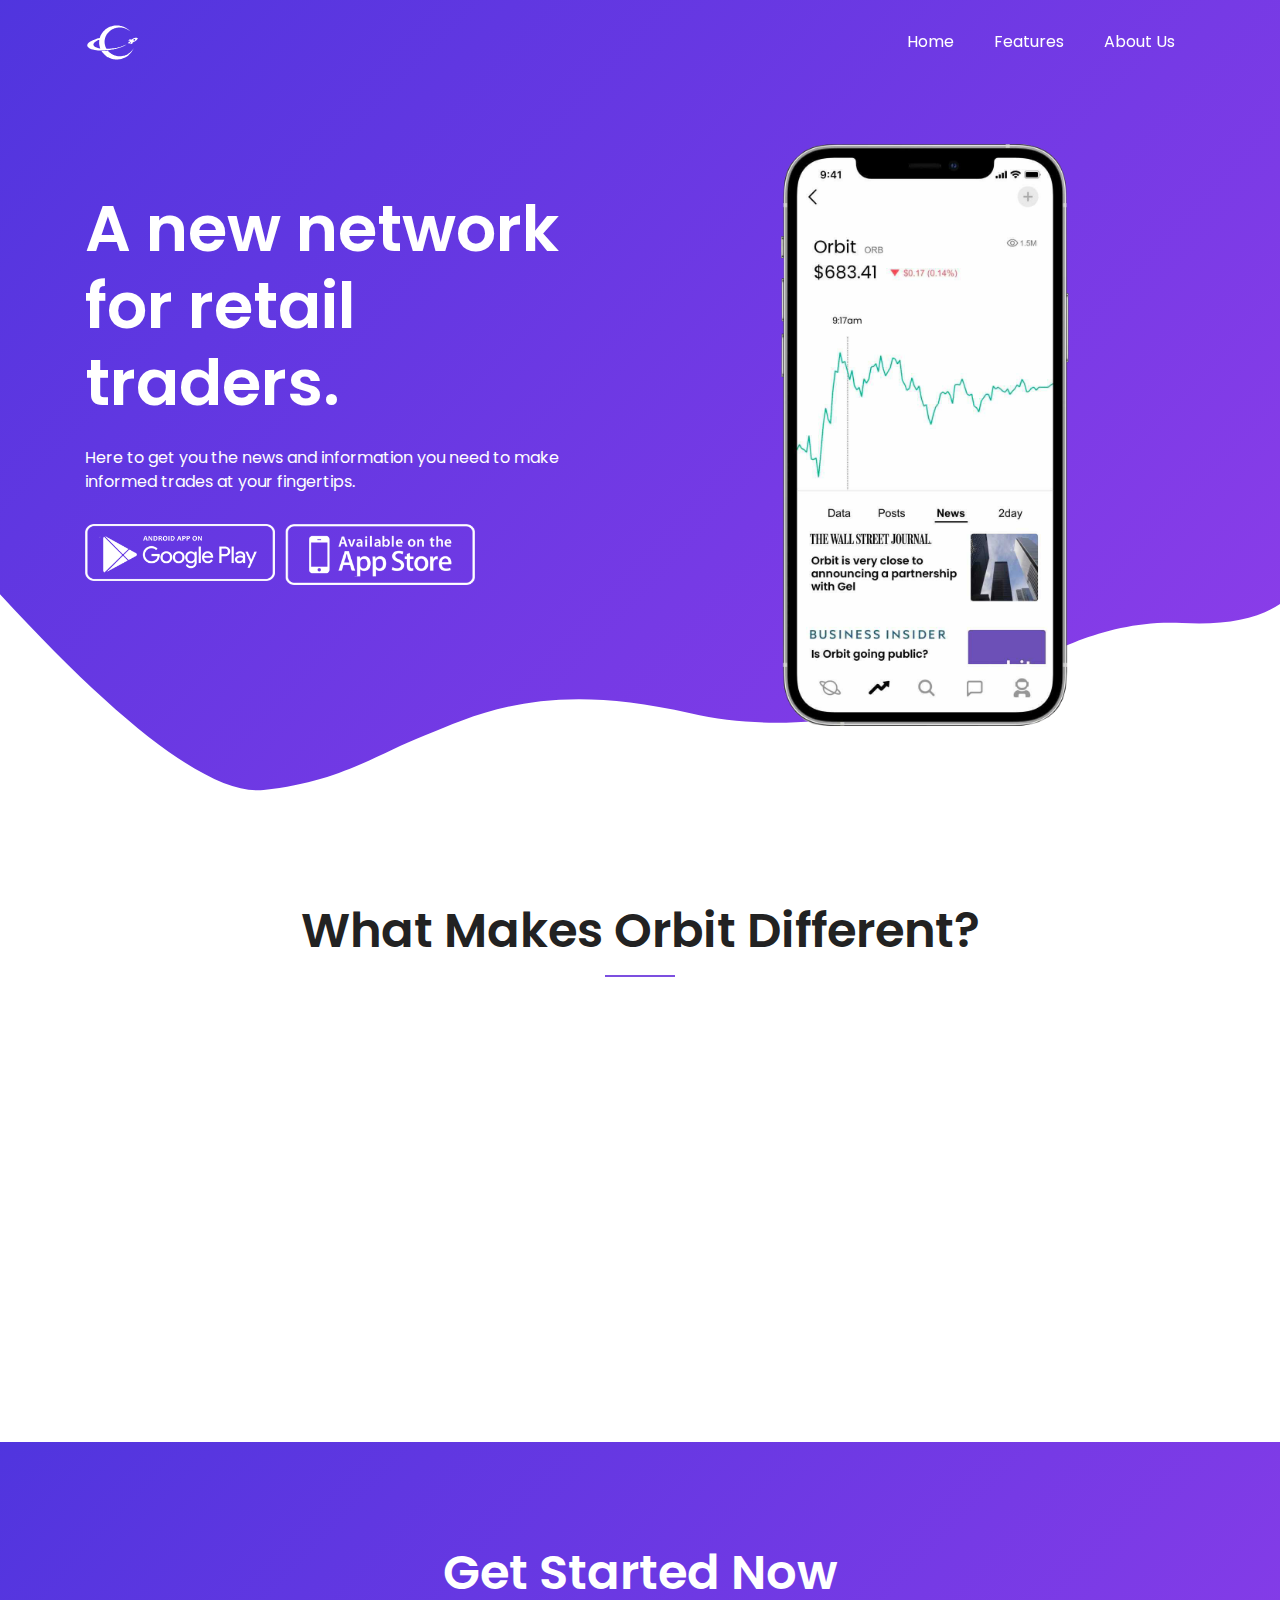
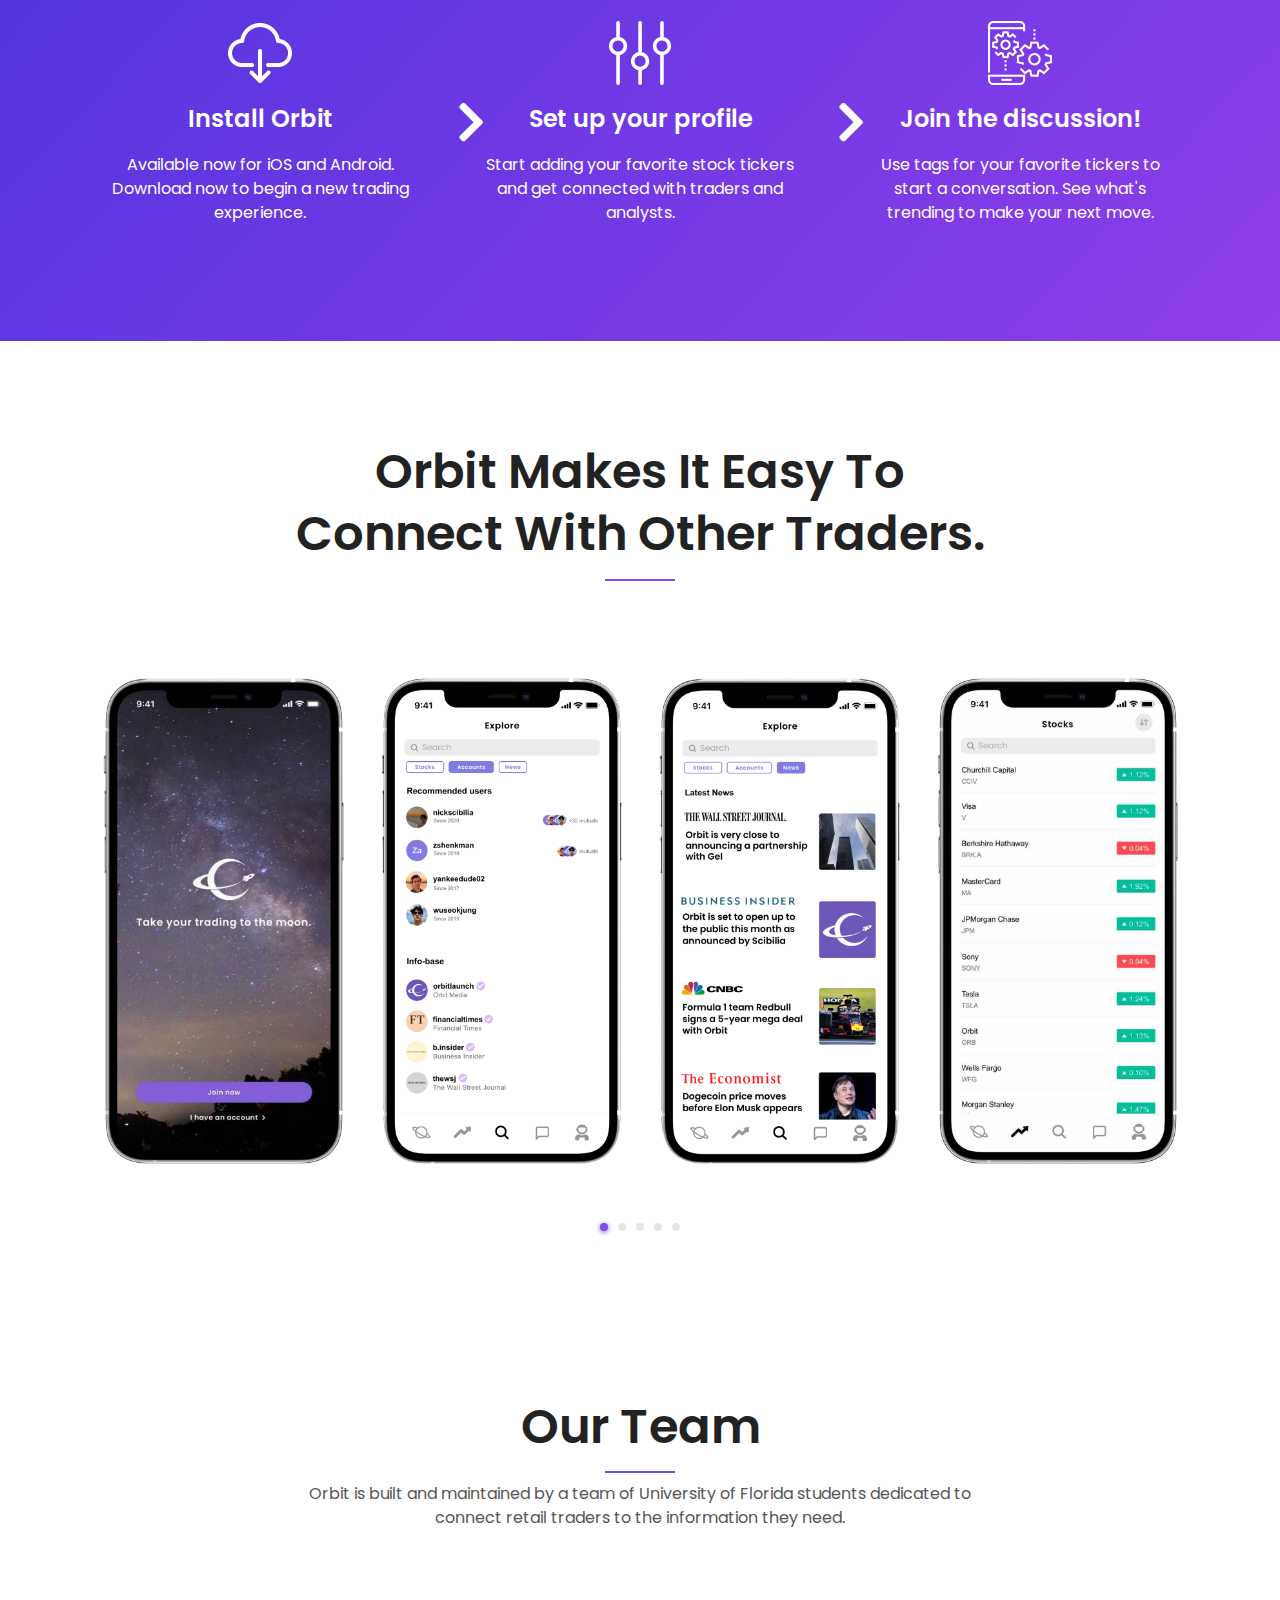
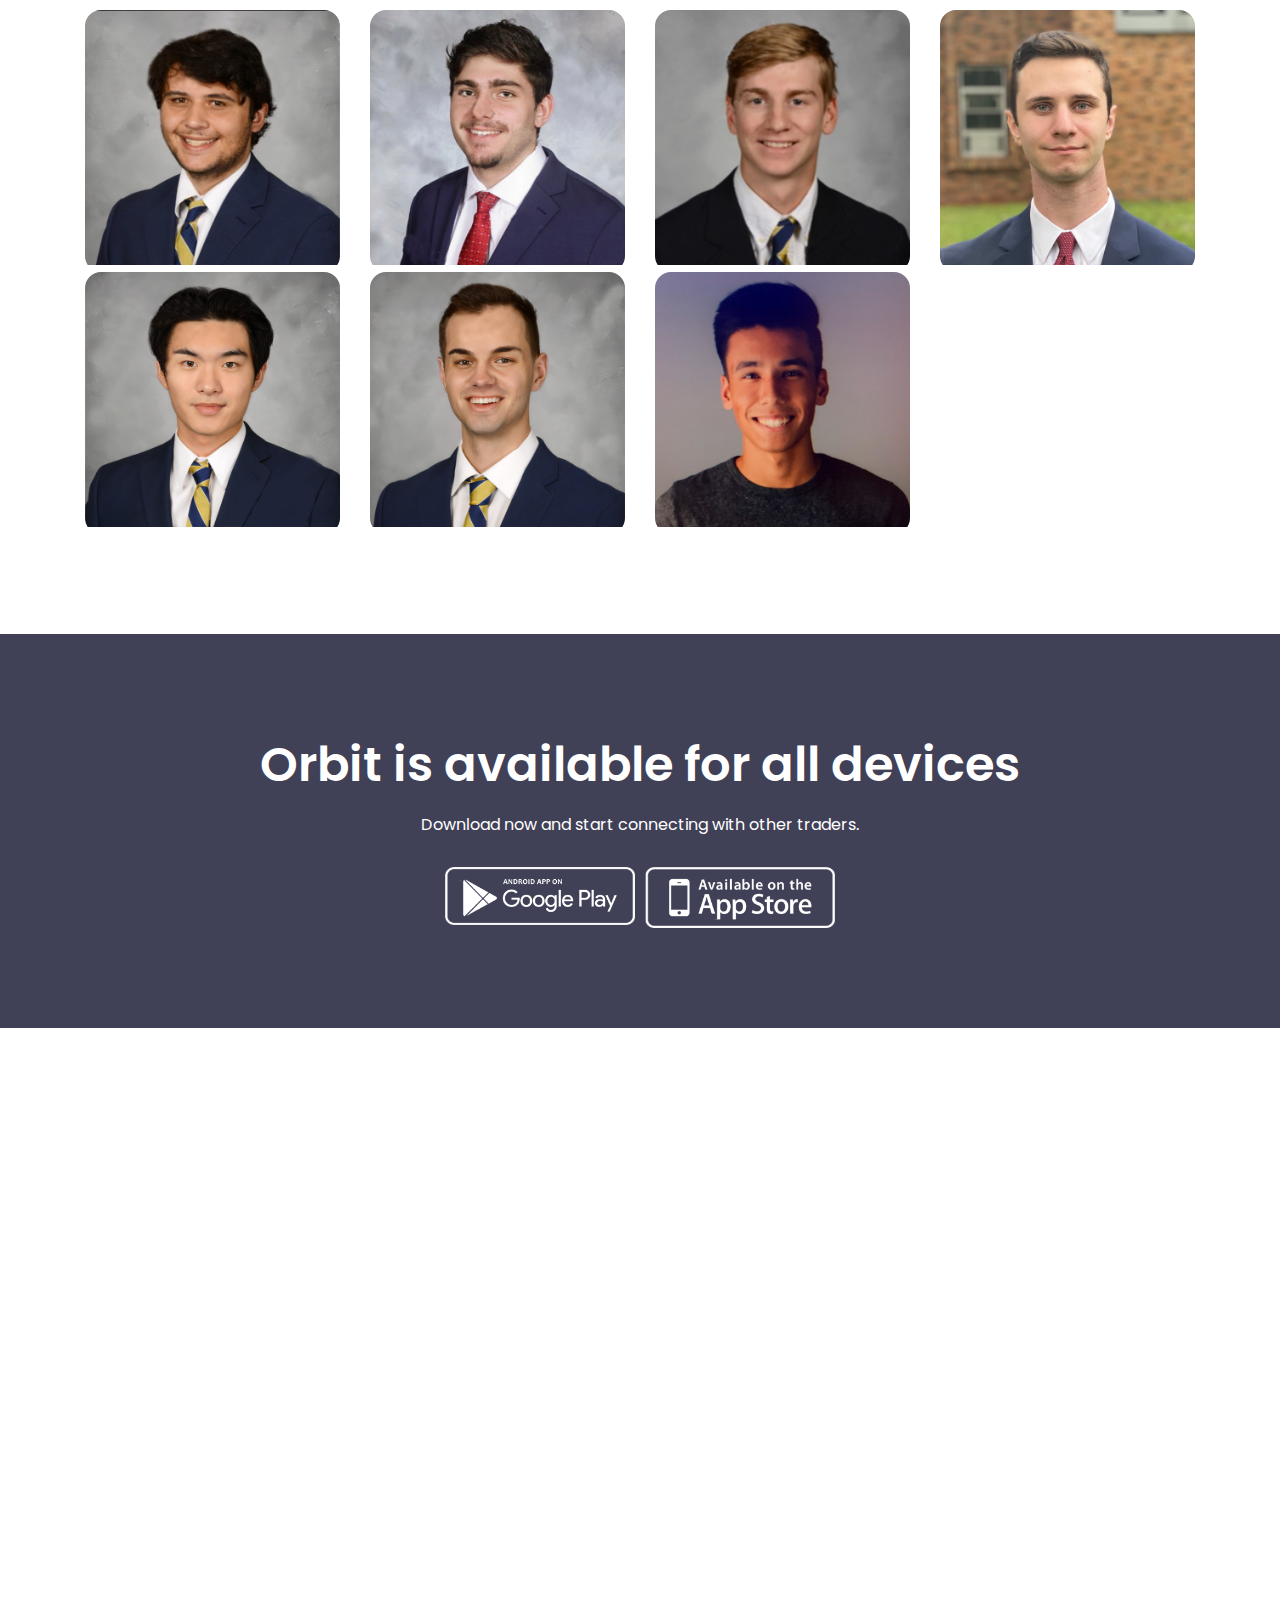
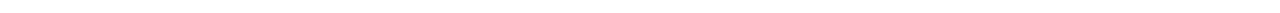
==== index.html @ a35f16a3 "PNG to SVG" ====
<!doctype html>
<html class="no-js" lang="en">

<head>
    <meta charset="UTF-8">
    <meta name="description" content="">
    <meta http-equiv="X-UA-Compatible" content="IE=edge">
    <meta name="viewport" content="width=device-width, initial-scale=1, shrink-to-fit=no">
    <!-- The above 4 meta tags *must* come first in the head; any other head content must come *after* these tags -->

    <!-- Title  -->
    <title>About Us | Orbit</title>

    <!-- Favicon  -->
    <link rel="icon" href="assets/img/favicon.png">

    <!-- ***** All CSS Files ***** -->

    <!-- Style css -->
    <link rel="stylesheet" href="assets/css/style.css">

</head>

<body>
    <!--====== Scroll To Top Area Start ======-->
    <div id="scrollUp" title="Scroll To Top">
        <i class="fas fa-arrow-up"></i>
    </div>
    <!--====== Scroll To Top Area End ======-->

    <div class="main">
        <!-- ***** Header Start ***** -->
        <header class="navbar navbar-sticky navbar-expand-lg navbar-dark">
            <div class="container position-relative">
                <a class="navbar-brand" href="index.html">
                    <img class="navbar-brand-regular" src="assets/img/logo/logoalone.svg" alt="brand-logo" width="55">
                    <img class="navbar-brand-sticky" src="assets/img/logo/logo.svg" alt="sticky brand-logo" width="55">
                </a>
                <button class="navbar-toggler d-lg-none" type="button" data-toggle="navbarToggler" aria-label="Toggle navigation">
                    <span class="navbar-toggler-icon"></span>
                </button>

                <div class="navbar-inner">
                    <!--  Mobile Menu Toggler -->
                    <button class="navbar-toggler d-lg-none" type="button" data-toggle="navbarToggler" aria-label="Toggle navigation">
                        <span class="navbar-toggler-icon"></span>
                    </button>
                    <nav>
                        <ul class="navbar-nav" id="navbar-nav">
                            <li class="nav-item">
                                <a class="nav-link scroll" href="#home">Home</a>
                            </li>


                            <li class="nav-item">
                                <a class="nav-link scroll" href="#features">Features</a>
                            </li>

                            <li class="nav-item">
                                <a class="nav-link scroll" href="#team">About Us</a>
                            </li>
                        </ul>
                    </nav>
                </div>
            </div>
        </header>
        <!-- ***** Header End ***** -->

        <!-- ***** Welcome Area Start ***** -->
        <section id="home" class="section welcome-area bg-overlay overflow-hidden d-flex align-items-center">
            <div class="container">
                <div class="row align-items-center">
                    <!-- Welcome Intro Start -->
                    <div class="col-12 col-md-7 col-lg-6">
                        <div class="welcome-intro">
                            <h1 class="text-white">A new network for retail traders.</h1>
                            <p class="text-white my-4">Here to get you the news and information you need to make informed trades at your fingertips.</p>
                            <!-- Store Buttons -->
                            <div class="button-group store-buttons d-flex">
                                <a href="#">
                                    <img src="assets/img/icon/google-play.png" alt="">
                                </a>
                                <a href="#">
                                    <img src="assets/img/icon/app-store.png" alt="">
                                </a>
                            </div>
                            <span class="d-inline-block text-white fw-3 font-italic mt-3"></span>
                        </div>
                    </div>
                    <div class="col-12 col-md-5 col-lg-6">
                        <!-- Welcome Thumb -->
                        <div class="welcome-thumb mx-auto" data-aos="fade-left" data-aos-delay="500" data-aos-duration="1000">
                            <img src="assets/img/welcome/welcome-mockup.png" alt="">
                        </div>
                    </div>
                </div>
            </div>
            <!-- Shape Bottom -->
            <div class="shape-bottom">
                <svg viewBox="0 0 1920 310" version="1.1" xmlns="http://www.w3.org/2000/svg" xmlns:xlink="http://www.w3.org/1999/xlink" class="svg replaced-svg">
                    <title>sApp Shape</title>
                    <desc>Created with Sketch</desc>
                    <defs></defs>
                    <g id="sApp-Landing-Page" stroke="none" stroke-width="1" fill="none" fill-rule="evenodd">
                        <g id="sApp-v1.0" transform="translate(0.000000, -554.000000)" fill="#FFFFFF">
                            <path d="M-3,551 C186.257589,757.321118 319.044414,856.322454 395.360475,848.004007 C509.834566,835.526337 561.525143,796.329212 637.731734,765.961549 C713.938325,735.593886 816.980646,681.910577 1035.72208,733.065469 C1254.46351,784.220361 1511.54925,678.92359 1539.40808,662.398665 C1567.2669,645.87374 1660.9143,591.478574 1773.19378,597.641868 C1848.04677,601.75073 1901.75645,588.357675 1934.32284,557.462704 L1934.32284,863.183395 L-3,863.183395" id="sApp-v1.0"></path>
                        </g>
                    </g>
                </svg>
            </div>
        </section>
        <!-- ***** Welcome Area End ***** -->


        <!-- ***** Features Area Start ***** -->
        <section id="features" class="section features-area style-two overflow-hidden ptb_100">
            <div class="container">
                <div class="row justify-content-center">
                    <div class="col-12 col-md-10 col-lg-8">
                        <!-- Section Heading -->
                        <div class="section-heading text-center">

                            <h2>What Makes Orbit Different?</h2>

                        </div>
                    </div>
                </div>
                <div class="row">
                    <div class="col-12 col-md-6 col-lg-4 res-margin">
                        <!-- Image Box -->
                        <div class="image-box text-center icon-1 p-5 wow fadeInLeft" data-wow-delay="0.4s">
                            <!-- Featured Image -->
                            <div class="featured-img mb-3">
                                <img class="avatar-sm" src="assets/img/icon/featured-img/layers.png" alt="">
                            </div>
                            <!-- Icon Text -->
                            <div class="icon-text">
                                <h3 class="mb-2">Stay Updated</h3>
                                <p>Real time analysis from your favorite analysts and traders to help you execute on the market.</p>
                            </div>
                        </div>
                    </div>
                    <div class="col-12 col-md-6 col-lg-4 res-margin">
                        <!-- Image Box -->
                        <div class="image-box text-center icon-1 p-5 wow fadeInUp" data-wow-delay="0.2s">
                            <!-- Featured Image -->
                            <div class="featured-img mb-3">
                                <img class="avatar-sm" src="assets/img/icon/featured-img/speak.png" alt="">
                            </div>
                            <!-- Icon Text -->
                            <div class="icon-text">
                                <h3 class="mb-2">Live Chat</h3>
                                <p>Send news and information to your friends in real time. Join groups of like-minded traders to talk about your next play.</p>
                            </div>
                        </div>
                    </div>
                    <div class="col-12 col-md-6 col-lg-4">
                        <!-- Image Box -->
                        <div class="image-box text-center icon-1 p-5 wow fadeInRight" data-wow-delay="0.4s">
                            <!-- Featured Image -->
                            <div class="featured-img mb-3">
                                <img class="avatar-sm" src="assets/img/icon/featured-img/lock.png" alt="">
                            </div>
                            <!-- Icon Text -->
                            <div class="icon-text">
                                <h3 class="mb-2">Secure Data</h3>
                                <p>Your information is safe with us. We won't share or sell your data to hedge fund managers like other services.</p>
                            </div>
                        </div>
                    </div>
                </div>
            </div>
        </section>
        <!-- ***** Features Area End ***** -->




        <!-- ***** Work Area Start ***** -->
        <section class="section work-area bg-overlay overflow-hidden ptb_100">
            <div class="container">
                <div class="row justify-content-center">
                    <div class="col-12 col-md-10 col-lg-8">
                        <!-- Work Content -->
                        <div class="work-content text-center">
                            <h2 class="text-white">Get Started Now</h2>

                        </div>
                    </div>
                </div>
                <div class="row">
                    <div class="col-12 col-md-4">
                        <!-- Single Work -->
                        <div class="single-work text-center p-3">
                            <!-- Work Icon -->
                            <div class="work-icon">
                                <img class="avatar-md" src="assets/img/icon/work/download.png" alt="">
                            </div>
                            <h3 class="text-white py-3">Install Orbit</h3>
                            <p class="text-white">Available now for iOS and Android. Download now to begin a new trading experience.</p>
                        </div>
                    </div>
                    <div class="col-12 col-md-4">
                        <!-- Single Work -->
                        <div class="single-work text-center p-3">
                            <!-- Work Icon -->
                            <div class="work-icon">
                                <img class="avatar-md" src="assets/img/icon/work/settings.png" alt="">
                            </div>
                            <h3 class="text-white py-3">Set up your profile</h3>
                            <p class="text-white">Start adding your favorite stock tickers and get connected with traders and analysts.</p>
                        </div>
                    </div>
                    <div class="col-12 col-md-4">
                        <!-- Single Work -->
                        <div class="single-work text-center p-3">
                            <!-- Work Icon -->
                            <div class="work-icon">
                                <img class="avatar-md" src="assets/img/icon/work/app.png" alt="">
                            </div>
                            <h3 class="text-white py-3">Join the discussion!</h3>
                            <p class="text-white">Use tags for your favorite tickers to start a conversation. See what's trending to make your next move.</p>
                        </div>
                    </div>
                </div>
            </div>
        </section>
        <!-- ***** Work Area End ***** -->

        <!-- ***** Screenshots Area Start ***** -->
        <section id="screenshots" class="section screenshots-area ptb_100">
            <div class="container">
                <div class="row justify-content-center">
                    <div class="col-12 col-md-10 col-lg-8">
                        <!-- Section Heading -->
                        <div class="section-heading text-center">

                            <h2 class="text-capitalize">Orbit makes it easy to connect with other traders.</h2>

                        </div>
                    </div>
                </div>
                <div class="row">
                    <div class="col-12">
                        <!-- App Screenshot Slider Area -->
                        <div class="app-screenshots">
                            <!-- Single Screenshot Item -->
                            <div class="single-screenshot">
                                <img src="assets/img/screenshots/1.png" alt="">
                            </div>
                            <!-- Single Screenshot Item -->
                            <div class="single-screenshot">
                                <img src="assets/img/screenshots/2.png" alt="">
                            </div>
                            <!-- Single Screenshot Item -->
                            <div class="single-screenshot">
                                <img src="assets/img/screenshots/3.png" alt="">
                            </div>
                            <!-- Single Screenshot Item -->
                            <div class="single-screenshot">
                                <img src="assets/img/screenshots/4.png" alt="">
                            </div>
                            <!-- Single Screenshot Item -->
                            <div class="single-screenshot">
                                <img src="assets/img/screenshots/5.png" alt="">
                            </div>
                        </div>
                    </div>
                </div>
            </div>
        </section>
        <!-- ***** Screenshots Area End ***** -->


        <!-- ***** Team Area Start ***** -->
        <section id="team" section class="section team-area team-style-two overflow-hidden ptb_100">
            <div class="container">
                <div class="row justify-content-center">
                    <div class="col-12 col-md-10 col-lg-8">
                        <!-- Section Heading -->
                        <div class="section-heading text-center">
                            <h2 class="text-capitalize">Our Team</h2>
                            <p class="d-none d-sm-block mt-4">Orbit is built and maintained by a team of University of Florida students dedicated to connect retail traders to the information they need.</p>
                        </div>
                    </div>
                </div>
                <div class="row">
                    <div class="col-12 col-sm-6 col-md-4 col-lg-3">
                        <!-- Single Team -->
                        <div class="single-team text-center overflow-hidden m-2 m-lg-0">
                            <!-- Team Thumb -->
                            <div class="team-thumb d-inline-block position-relative overflow-hidden">
                                <img src="assets/img/avatar/avatar-1.png" alt="">
                                <!-- Team Overlay -->
                                <div class="team-overlay">
                                    <h4 class="team-name text-white">Nick Scibilia</h4>
                                    <h6 class="team-post text-white mt-2 mb-3">Founder &amp; CEO</h6>
                                    <!-- Team Icons -->
                                    <div class="team-icons">
                                        <a class="p-2" href="#"><i class="fab fa-facebook-f"></i></a>
                                        <a class="p-2" href="#"><i class="fab fa-twitter"></i></a>
                                        <a class="p-2" href="#"><i class="fab fa-google-plus-g"></i></a>
                                        <a class="p-2" href="#"><i class="fab fa-linkedin-in"></i></a>
                                    </div>
                                </div>
                            </div>
                        </div>
                    </div>
                    <div class="col-12 col-sm-6 col-md-4 col-lg-3">
                        <!-- Single Team -->
                        <div class="single-team text-center overflow-hidden m-2 m-lg-0">
                            <!-- Team Thumb -->
                            <div class="team-thumb d-inline-block position-relative overflow-hidden">
                                <img src="assets/img/avatar/avatar-2.png" alt="">
                                <!-- Team Overlay -->
                                <div class="team-overlay">
                                    <h4 class="team-name text-white">Gary Rettig</h4>
                                    <h6 class="team-post text-white mt-2 mb-3">Chief Financial Officer</h6>
                                    <!-- Team Icons -->
                                    <div class="team-icons">
                                        <a class="p-2" href="#"><i class="fab fa-facebook-f"></i></a>
                                        <a class="p-2" href="#"><i class="fab fa-twitter"></i></a>
                                        <a class="p-2" href="#"><i class="fab fa-google-plus-g"></i></a>
                                        <a class="p-2" href="#"><i class="fab fa-linkedin-in"></i></a>
                                    </div>
                                </div>
                            </div>
                        </div>
                    </div>
                    <div class="col-12 col-sm-6 col-md-4 col-lg-3">
                        <!-- Single Team -->
                        <div class="single-team text-center overflow-hidden m-2 m-lg-0">
                            <!-- Team Thumb -->
                            <div class="team-thumb d-inline-block position-relative overflow-hidden">
                                <img src="assets/img/avatar/avatar-3.png" alt="">
                                <!-- Team Overlay -->
                                <div class="team-overlay">
                                    <h4 class="team-name text-white">Jake Stayer</h4>
                                    <h6 class="team-post text-white mt-2 mb-3">Chief Operating Officer</h6>
                                    <!-- Team Icons -->
                                    <div class="team-icons">
                                        <a class="p-2" href="#"><i class="fab fa-facebook-f"></i></a>
                                        <a class="p-2" href="#"><i class="fab fa-twitter"></i></a>
                                        <a class="p-2" href="#"><i class="fab fa-google-plus-g"></i></a>
                                        <a class="p-2" href="#"><i class="fab fa-linkedin-in"></i></a>
                                    </div>
                                </div>
                            </div>
                        </div>
                    </div>
                    <div class="col-12 col-sm-6 col-md-4 col-lg-3">
                        <!-- Single Team -->
                        <div class="single-team text-center overflow-hidden m-2 m-lg-0">
                            <!-- Team Thumb -->
                            <div class="team-thumb d-inline-block position-relative overflow-hidden">
                                <img src="assets/img/avatar/avatar-5.png" alt="">
                                <!-- Team Overlay -->
                                <div class="team-overlay">
                                    <h4 class="team-name text-white">Zach Shenkman</h4>
                                    <h6 class="team-post text-white mt-2 mb-3">Head of Development</h6>
                                    <!-- Team Icons -->
                                    <div class="team-icons">
                                        <a class="p-2" href="#"><i class="fab fa-facebook-f"></i></a>
                                        <a class="p-2" href="#"><i class="fab fa-twitter"></i></a>
                                        <a class="p-2" href="#"><i class="fab fa-google-plus-g"></i></a>
                                        <a class="p-2" href="#"><i class="fab fa-linkedin-in"></i></a>
                                    </div>
                                </div>
                            </div>
                        </div>
                    </div>





                    <div class="col-12 col-sm-6 col-md-4 col-lg-3">
                        <!-- Single Team -->
                        <div class="single-team text-center overflow-hidden m-2 m-lg-0">
                            <!-- Team Thumb -->
                            <div class="team-thumb d-inline-block position-relative overflow-hidden">
                                <img src="assets/img/avatar/avatar-6.png" alt="">
                                <!-- Team Overlay -->
                                <div class="team-overlay">
                                    <h4 class="team-name text-white">Wuseok Jung</h4>
                                    <h6 class="team-post text-white mt-2 mb-3">Head of User Experience</h6>
                                    <!-- Team Icons -->
                                    <div class="team-icons">
                                        <a class="p-2" href="#"><i class="fab fa-facebook-f"></i></a>
                                        <a class="p-2" href="#"><i class="fab fa-twitter"></i></a>
                                        <a class="p-2" href="#"><i class="fab fa-google-plus-g"></i></a>
                                        <a class="p-2" href="#"><i class="fab fa-linkedin-in"></i></a>
                                    </div>
                                </div>
                            </div>
                        </div>
                    </div>
                    <div class="col-12 col-sm-6 col-md-4 col-lg-3">
                        <!-- Single Team -->
                        <div class="single-team text-center overflow-hidden m-2 m-lg-0">
                            <!-- Team Thumb -->
                            <div class="team-thumb d-inline-block position-relative overflow-hidden">
                                <img src="assets/img/avatar/avatar-4.png" alt="">
                                <!-- Team Overlay -->
                                <div class="team-overlay">
                                    <h4 class="team-name text-white">Brandon Fallin</h4>
                                    <h6 class="team-post text-white mt-2 mb-3">Chief Marketing Officer</h6>
                                    <!-- Team Icons -->
                                    <div class="team-icons">
                                        <a class="p-2" href="#"><i class="fab fa-facebook-f"></i></a>
                                        <a class="p-2" href="#"><i class="fab fa-twitter"></i></a>
                                        <a class="p-2" href="#"><i class="fab fa-google-plus-g"></i></a>
                                        <a class="p-2" href="#"><i class="fab fa-linkedin-in"></i></a>
                                    </div>
                                </div>
                            </div>
                        </div>
                    </div>
                    <div class="col-12 col-sm-6 col-md-4 col-lg-3">
                        <!-- Single Team -->
                        <div class="single-team text-center overflow-hidden m-2 m-lg-0">
                            <!-- Team Thumb -->
                            <div class="team-thumb d-inline-block position-relative overflow-hidden">
                                <img src="assets/img/avatar/avatar-7.jpeg" alt="">
                                <!-- Team Overlay -->
                                <div class="team-overlay">
                                    <h4 class="team-name text-white">Wesley Petry</h4>
                                    <h6 class="team-post text-white mt-2 mb-3">Backend Developer</h6>
                                    <!-- Team Icons -->
                                    <div class="team-icons">
                                        <a class="p-2" href="#"><i class="fab fa-facebook-f"></i></a>
                                        <a class="p-2" href="#"><i class="fab fa-twitter"></i></a>
                                        <a class="p-2" href="#"><i class="fab fa-google-plus-g"></i></a>
                                        <a class="p-2" href="#"><i class="fab fa-linkedin-in"></i></a>
                                    </div>
                                </div>
                            </div>
                        </div>
                    </div>
                </div>
            </div>


        </section>

        <!-- ***** Team Area End ***** -->




        <!-- ***** Download Area Start ***** -->
        <section class="section download-area overlay-dark ptb_100">
            <div class="container">
                <div class="row justify-content-center">
                    <div class="col-12 col-md-10 col-lg-9">
                        <!-- Download Text -->
                        <div class="download-text text-center">
                            <h2 class="text-white">Orbit is available for all devices</h2>
                            <p class="text-white my-3 d-none d-sm-block">Download now and start connecting with other traders.</p>

                            <!-- Store Buttons -->
                            <div class="button-group store-buttons d-flex justify-content-center">
                                <a href="#">
                                    <img src="assets/img/icon/google-play.png" alt="">
                                </a>
                                <a href="#">
                                    <img src="assets/img/icon/app-store.png" alt="">
                                </a>
                            </div>

                        </div>
                    </div>
                </div>
            </div>
        </section>
        <!-- ***** Download Area End ***** -->



        <!--====== Height Emulator Area Start ======-->
        <div class="height-emulator d-none d-lg-block"></div>
        <!--====== Height Emulator Area End ======-->

        <!--====== Footer Area Start ======-->
        <footer class="footer-area footer-fixed">
            <!-- Footer Top -->
            <div class="footer-top ptb_100">
                <div class="container">
                    <div class="row">
                        <div class="col-12 col-sm-6 col-lg-3">
                            <!-- Footer Items -->
                            <div class="footer-items">
                                <!-- Logo -->
                                <a class="navbar-brand" href="#">
                                    <img class="logo" src="assets/img/logo/footer.svg" alt="">
                                </a>
                                <p class="mt-2 mb-3"></p>
                                <!-- Social Icons -->
                                <div class="social-icons d-flex">
                                    <a class="facebook" href="#">
                                        <i class="fab fa-facebook-f"></i>
                                        <i class="fab fa-facebook-f"></i>
                                    </a>
                                    <a class="twitter" href="#">
                                        <i class="fab fa-twitter"></i>
                                        <i class="fab fa-twitter"></i>
                                    </a>
                                    <a class="google-plus" href="#">
                                        <i class="fab fa-google-plus-g"></i>
                                        <i class="fab fa-google-plus-g"></i>
                                    </a>
                                    <a class="vine" href="#">
                                        <i class="fab fa-vine"></i>
                                        <i class="fab fa-vine"></i>
                                    </a>
                                </div>
                            </div>
                        </div>
                        <div class="col-12 col-sm-6 col-lg-3">
                            <!-- Footer Items -->
                            <div class="footer-items">
                                <!-- Footer Title -->
                                <h3 class="footer-title mb-2">Useful Links</h3>
                                <ul>
                                    <li class="py-2"><a href="#home">Home</a></li>
                                    <li class="py-2"><a href="#features">Features</a></li>
                                    <li class="py-2"><a href="#team">Team</a></li>
                                </ul>
                            </div>
                        </div>

                        <div class="col-12 col-sm-6 col-lg-3">
                            <!-- Footer Items -->
                            <div class="footer-items">
                                <!-- Footer Title -->
                                <h3 class="footer-title mb-2">Download</h3>
                                <!-- Store Buttons -->
                                <div class="button-group store-buttons store-black d-flex flex-wrap">
                                    <a href="#">
                                        <img src="assets/img/icon/google-play-black.png" alt="">
                                    </a>
                                    <a href="#">
                                        <img src="assets/img/icon/app-store-black.png" alt="">
                                    </a>
                                </div>
                            </div>
                        </div>
                    </div>
                </div>
            </div>
            <!-- Footer Bottom -->
            <div class="footer-bottom">
                <div class="container">
                    <div class="row">
                        <div class="col-12">
                            <!-- Copyright Area -->
                            <div class="copyright-area d-flex flex-wrap justify-content-center justify-content-sm-between text-center py-4">
                                <!-- Copyright Left -->
                                <div class="copyright-left">&copy; Copyrights 2020 sApp All rights reserved.</div>
                                <!-- Copyright Right -->
                                <div class="copyright-right">Made with <i class="fas fa-heart"></i> By <a href="#">Theme Land</a></div>
                            </div>
                        </div>
                    </div>
                </div>
            </div>
        </footer>
        <!--====== Footer Area End ======-->
    </div>


    <!-- ***** All jQuery Plugins ***** -->

    <!-- jQuery(necessary for all JavaScript plugins) -->
    <script src="assets/js/jquery/jquery.min.js"></script>

    <!-- Bootstrap js -->
    <script src="assets/js/bootstrap/popper.min.js"></script>
    <script src="assets/js/bootstrap/bootstrap.min.js"></script>

    <!-- Plugins js -->
    <script src="assets/js/plugins/plugins.min.js"></script>

    <!-- Active js -->
    <script src="assets/js/active.js"></script>
</body>

</html>
---- assets/css/style.css ----
/* ************************************************************
:: Template Name: sApp - App Landing Page Template
:: Template URI: https://theme-land.com/sapp/
:: Template Author Name: theme_land
:: Template Author URI: hridoy1272@gmail.com
:: Version: 1.0.0
:: Created: 31 January 2020
:: Updated: 14 October 2020
************************************************************
*
*
******* :: INDEX OF CSS :: *******
:: 1.0 WEB FONTS
:: 2.0 IMPORT ALL CSS
:: 3.0 GLOBAL CSS
:: 4.0 COMMON CSS
:: 5.0 PRELOADER CSS
:: 6.0 SCROLL TO TOP AREA CSS
:: 7.0 HEADER AREA CSS
:: 8.0 WELCOME AREA CSS
    :: 8.1 WELCOME AREA HOMEPAGE-3 CSS
    :: 8.2 WELCOME AREA HOMEPAGE-4 CSS
    :: 8.3 WELCOME AREA HOMEPAGE-6 CSS
:: 9.0 COUNTER AREA CSS
:: 10.0 FEATURES AREA CSS
:: 11.0 SERVICE AREA CSS
:: 12.0 DISCOVER AREA CSS
:: 13.0 WORK AREA CSS
:: 14.0 SCREENSHOTS AREA CSS
:: 15.0 REVIEWS AREA CSS
:: 16.0 TESTIMONIAL AREA CSS
:: 17.0 PRICE PLAN AREA CSS
:: 18.0 FAQ AREA CSS
:: 19.0 TEAM AREA CSS
:: 20.0 SUBSCRIBE AREA CSS
:: 21.0 BLOG AREA CSS
:: 22.0 BREADCRUMB AREA CSS
:: 23.0 BLOG PAGE AREA CSS
:: 24.0 BLOG PAGE DETAILS AREA CSS
:: 25.0 CONTACT AREA CSS
:: 26.0 FOOTER AREA CSS
:: 27.0 ERROR AREA CSS
:: 28.0 COMING SOON AREA CSS
:: 29.0 PREVIEW AREA CSS
****************************** */
/* ******************************
:: 1.0 WEB FONTS
****************************** */
@import url("https://fonts.googleapis.com/css?family=Poppins:300,400,500,600,700&display=swap");
/* ******************************
:: 2.0 IMPORT ALL CSS
****************************** */
@import url(vendor/bootstrap.min.css);
@import url(all.min.css);
@import url(fonts/flaticon.css);
@import url(vendor/animate.min.css);
@import url(vendor/aos.css);
@import url(vendor/owl.carousel.min.css);
@import url(vendor/slick.css);
@import url(vendor/jquery.fancybox.min.css);
/* ******************************
:: 3.0 GLOBAL CSS
****************************** */
:root {
  --primary-font: 'Poppins', sans-serif;
  --h1-size: 4rem;
  --h1-weight: 600;
  --h2-size: 3rem;
  --h2-weight: 600;
  --h3-size: 1.5rem;
  --h3-weight: 600;
  --h4-size: 1.3rem;
  --h4-weight: 600;
  --h5-size: 1.2rem;
  --h5-weight: 600;
  --h6-size: 1rem;
  --h6-weight: 600;
  --p-size: 1rem;
  --p-weight: 400;
  --nav-item-color: #444;
  --nav-hover-color: #2c2e30;
  --nav-toggler-color: #7e8085;
  --primary-color: #565656;
  --primary-color-2: #7c4fe0;
  --secondary-color: #666;
  --secondary-color-2: #777;
  --social-color-1: #3b5999;
  --social-color-2: #55acee;
  --social-color-3: #dd4b39;
  --social-color-4: #00b489;
  --white-color: #ffffff;
  --primary-t-color: #222;
  --primary-p-color: #565656;
  --primary-l-color: rgba(0, 0, 0, 0.12);
  --secondary-l-color: rgba(45, 49, 54, 0.09);
  --valid-color: #28a745;
  --invalid-color: #ffa200;
  --primary-bg-color: #f6f9fe;
  --primary-bg-color-2: linear-gradient(-47deg, #8731E8 0%, #4528DC 100%);
  --primary-bg-color-3: #ffffff;
  --primary-bg-color-4: rgba(16, 16, 45, 1);
  --nav-bg-color: #d3d3d3;
}

* {
  margin: 0;
  padding: 0;
}

body {
  font-family: var(--primary-font);
  font-size: 1rem;
  line-height: 1.5;
  font-weight: 400;
  color: var(--primary-color);
}

@media (max-width: 991px) {
  .canvas-open {
    overflow: hidden;
  }
  .canvas-open .main:before {
    width: 100%;
    opacity: .95;
    visibility: visible;
  }
}

.main {
  background: var(--primary-bg-color-3);
}

section,
.section {
  position: relative;
}

.container {
  width: 100%;
  margin: 0 auto;
}

h1,
h2,
h3,
h4,
h5,
h6 {
  color: var(--primary-t-color);
  margin-bottom: 0;
}

h1 {
  font-size: var(--h1-size);
  font-weight: var(--h1-weight);
  line-height: 1.2;
}

h2 {
  font-size: var(--h2-size);
  font-weight: var(--h2-weight);
  line-height: 1.3;
}

h3 {
  font-size: var(--h3-size);
  font-weight: var(--h3-weight);
  line-height: 1.5;
}

h4 {
  font-size: var(--h4-size);
  font-weight: var(--h4-weight);
  line-height: 1.3;
}

h5 {
  font-size: var(--h5-size);
  font-weight: var(--h5-weight);
}

h6 {
  font-size: var(--h6-size);
  font-weight: var(--h6-weight);
}

p {
  font-size: var(--p-size);
  font-weight: var(--p-weight);
  line-height: 1.5;
  color: var(--primary-p-color);
  margin-bottom: 0;
}

a {
  color: var(--nav-item-color);
  text-decoration: none;
  outline: none;
  -webkit-box-shadow: none;
          box-shadow: none;
  -webkit-transition: all 0.3s ease 0s;
  transition: all 0.3s ease 0s;
}

a:hover, a:focus {
  color: var(--primary-color-2);
  text-decoration: none;
  outline: none;
  -webkit-box-shadow: none;
          box-shadow: none;
}

.text-body > a {
  text-decoration: underline;
  color: #212529;
}

ol, ul {
  margin: 0;
  padding: 0;
}

ol li, ul li {
  list-style: none;
}

img {
  height: auto;
  max-width: 100%;
}

/* ******************************
:: 4.0 COMMON CSS
****************************** */
.fw-3 {
  font-weight: 300;
}

.fw-4 {
  font-weight: 400;
}

.fw-5 {
  font-weight: 500;
}

.fw-6 {
  font-weight: 600;
}

.fw-7 {
  font-weight: 700;
}

.op-5 {
  opacity: 0.5;
}

.avatar-sm {
  height: 3rem;
  width: 3rem;
}

.avatar-md {
  height: 4rem;
  width: 4rem;
}

.avatar-lg {
  height: 5rem;
  width: 5rem;
}

@media (max-width: 575px) {
  .avatar-lg {
    height: 4rem;
    width: 4rem;
  }
}

.text-underlined {
  text-decoration: underline;
}

.text-underlined:hover, .text-underlined:focus {
  text-decoration: underline;
}

.text-primary {
  color: var(--primary-color-2) !important;
}

.text-secondary {
  color: var(--secondary-color) !important;
}

.featured-icon > span::before {
  font-size: 4.25rem;
  line-height: 1;
  color: var(--secondary-color-2);
  margin: 0;
}

.radius-100 {
  border-radius: 100px !important;
}

.h-100vh {
  height: 100vh;
}

.owl-carousel .owl-item img {
  width: auto;
}

.owl-prev:focus,
.owl-next:focus {
  outline: none;
}

.form-control {
  font-size: 15px;
  height: 60px;
  border: none;
  outline: none;
  padding-left: 20px;
  border-radius: 8px;
  -webkit-box-shadow: 0 1px 5px rgba(0, 0, 0, 0.1);
          box-shadow: 0 1px 5px rgba(0, 0, 0, 0.1);
}

.form-control:focus {
  border: none;
  outline: none;
  -webkit-box-shadow: 0 5px 10px rgba(0, 0, 0, 0.1);
          box-shadow: 0 5px 10px rgba(0, 0, 0, 0.1);
}

/*SECTION HEADING*/
.section-heading {
  margin-bottom: 80px;
}

@media (max-width: 991px) {
  .section-heading {
    margin-bottom: 50px;
  }
}

.section-heading > span {
  color: var(--primary-t-color);
}

.section-heading > h2 {
  position: relative;
}

@media (max-width: 575px) {
  .section-heading > h2 {
    line-height: 1.5;
  }
}

.section-heading > h2::after {
  position: absolute;
  content: '';
  height: 2px;
  width: 70px;
  background-color: var(--primary-color-2);
  bottom: -15px;
  left: 50%;
  -webkit-transform: translateX(-50%);
          transform: translateX(-50%);
}

.homepage-5 .features-area .section-heading > h2::after,
.contact-page .contact-area .section-heading > h2::after {
  left: 0;
  -webkit-transform: inherit;
          transform: inherit;
}

/*SECTION PADDING*/
.pt_0 {
  padding-top: 0;
}

.ptb_50 {
  padding: 50px 0;
}

.ptb_100 {
  padding: 100px 0;
}

.ptb_1000 {
  padding: 0px 100px;
}

@media only screen and (min-width: 768px) and (max-width: 991px) {
  .ptb_100 {
    padding: 70px 0;
  }
}

@media (max-width: 767px) {
  .ptb_100 {
    padding: 0px 100;
  }
}

@media only screen and (min-width: 768px) and (max-width: 991px) {
  .ptb_1000 {
    padding: 0px 100px;
  }
}

@media (max-width: 767px) {
  .ptb_1000 {
    padding: 0px 100px;
  }
}

.ptb_150 {
  padding: 150px 0;
}

@media only screen and (min-width: 768px) and (max-width: 991px) {
  .ptb_150 {
    padding: 100px 0;
  }
}

@media (max-width: 767px) {
  .ptb_150 {
    padding: 50px 0;
  }
}

.ptb_180 {
  padding: 180px 0;
}

@media only screen and (min-width: 768px) and (max-width: 991px) {
  .ptb_180 {
    padding: 130px 0;
  }
}

@media (max-width: 767px) {
  .ptb_180 {
    padding: 130px 0;
  }
}

@media (max-width: 575px) {
  .ptb_180 {
    padding: 80px 0;
  }
}

/*BUTTONS*/
.btn {
  font-size: 1rem;
  font-weight: 500;
  color: var(--white-color);
  line-height: 1;
  text-align: center;
  padding: 18px 30px;
  border: 0 none;
  border-radius: 6px;
  outline: 0 none;
  position: relative;
  z-index: 1;
}

.btn:hover, .btn:focus, .btn:active {
  color: var(--white-color);
  -webkit-box-shadow: 0 10px 25px rgba(0, 0, 0, 0.1);
          box-shadow: 0 10px 25px rgba(0, 0, 0, 0.1);
}

.btn.sApp-btn {
  background: transparent none repeat scroll 0 0;
  color: var(--nav-item-color);
  border-radius: 100px;
  letter-spacing: 1px;
}

.btn.sApp-btn:hover, .btn.sApp-btn:focus {
  color: var(--white-color);
}

.btn.sApp-btn:hover:after, .btn.sApp-btn:focus:after {
  opacity: 0;
}

.btn.sApp-btn:before {
  position: absolute;
  content: "";
  height: calc(100% + 4px);
  width: calc(100% + 4px);
  top: -2px;
  left: -2px;
  border-radius: 100px;
  -webkit-transition: all 0.3s ease 0s;
  transition: all 0.3s ease 0s;
  z-index: -2;
}

.btn.sApp-btn:after {
  position: absolute;
  content: "";
  height: 100%;
  width: 100%;
  top: 0;
  left: 0;
  border-radius: 100px;
  background: var(--white-color) none repeat scroll 0 0;
  -webkit-transition: all 0.3s ease 0s;
  transition: all 0.3s ease 0s;
  z-index: -1;
}

.btn-success {
  background: var(--valid-color) !important;
  border-color: var(--valid-color) !important;
}

.button-group {
  margin-top: 30px;
}

.button-group a {
  margin-right: 10px;
}

@media (max-width: 575px) {
  .button-group a {
    margin-top: 0;
    margin-right: 5px;
  }
}

.button-group a:last-child {
  margin-right: 0;
}

@media (max-width: 575px) {
  .button-group a .btn {
    padding: 12px 20px;
  }
}

.store-buttons a {
  text-align: left;
}

.store-buttons img {
  max-width: 190px;
}

@media (max-width: 991px) {
  .store-buttons img {
    max-width: 180px;
  }
}

@media (max-width: 575px) {
  .store-buttons img {
    max-width: 160px;
  }
}

.store-buttons.store-black img {
  max-width: 170px;
  margin-bottom: 10px;
}

@media (max-width: 991px) {
  .store-buttons.store-black img {
    max-width: 160px;
  }
}

@media (max-width: 575px) {
  .store-buttons.store-black img {
    max-width: 140px;
  }
}

@media (max-width: 991px) {
  .res-margin {
    margin-bottom: 45px;
  }
}

@media (max-width: 767px) {
  .res-margin {
    margin-bottom: 30px;
  }
}

/*BG SHAPE*/
.shapes-container {
  position: absolute;
  top: 0;
  left: 0;
  right: 0;
  bottom: 0;
}

.shape {
  position: relative;
}

.bg-shape {
  position: absolute;
  height: 190%;
  width: 100%;
  display: block;
  border-radius: 120px;
  background: var(--primary-bg-color-2);
  bottom: 0;
  right: 0;
  -webkit-transform: translate(35%, -28%) rotate(-35deg);
          transform: translate(35%, -28%) rotate(-35deg);
  z-index: 0;
}

@media (max-width: 991px) {
  .bg-shape {
    height: 130%;
  }
}

/*SHAPE DIVIDER*/
.shape-bottom {
  position: absolute;
  top: auto;
  bottom: -1px;
  left: 0;
  right: 0;
}

.homepage-5 .shape-bottom svg {
  overflow: hidden;
  width: 100%;
  line-height: 0;
  direction: ltr;
  -webkit-transform: rotate(180deg);
          transform: rotate(180deg);
}

/*BACKGROUND OVERLAY*/
.bg-overlay {
  position: relative;
  z-index: 0;
}

.bg-overlay::after {
  position: absolute;
  content: '';
  height: 100%;
  width: 100%;
  top: 0;
  left: 0;
  background: var(--primary-bg-color-2);
  opacity: 0.94;
  z-index: -1;
}

.overlay-dark {
  position: relative;
  z-index: 0;
}

.overlay-dark::after {
  position: absolute;
  content: '';
  height: 100%;
  width: 100%;
  top: 0;
  left: 0;
  background-color: var(--primary-bg-color-4);
  opacity: 0.80;
  z-index: -1;
}

/*BACKGROUND COLORS*/
.bg-gray {
  background: var(--primary-bg-color);
}

.bg-inherit {
  background: inherit !important;
}

.btn,
.btn:active,
.btn.sApp-btn:before,
.benifits-item:after {
  background: var(--primary-bg-color-2);
}

/*SOCIAL ICONS*/
.social-icons svg {
  display: block;
  height: 100%;
  line-height: 45px;
  margin: 0 auto;
  -webkit-transition: all 0.3s ease 0s;
  transition: all 0.3s ease 0s;
}

.social-icons > a {
  margin: 5px;
  width: 45px;
  height: 45px;
  font-size: 20px;
  color: var(--white-color);
  border-radius: 3px;
  overflow: hidden;
  -webkit-transition: all 0.3s ease 0s;
  transition: all 0.3s ease 0s;
}

.social-icons > a:hover svg:first-child {
  margin-top: -45px;
}

.social-icons > a.facebook {
  background-color: var(--social-color-1) !important;
}

.social-icons > a.twitter {
  background-color: var(--social-color-2) !important;
}

.social-icons > a.google-plus {
  background-color: var(--social-color-3) !important;
}

.social-icons > a.vine {
  background-color: var(--social-color-4) !important;
}

/*BACKGROUND IMAGES*/
.welcome-area {
  background: rgba(0, 0, 0, 0) url("../img/bg/welcome-bg.jpg") no-repeat scroll center center/cover;
}

.homepage-3 .welcome-area {
  background: rgba(0, 0, 0, 0) url("../img/blog/blog-5.jpg") no-repeat scroll center center/cover;
}

.homepage-4 .welcome-area {
  background: rgba(0, 0, 0, 0) url("../img/blog/blog-7.jpg") no-repeat scroll center center/cover;
}

.homepage-5 .welcome-area {
  background: rgba(0, 0, 0, 0) url("../img/blog/blog-4.jpg") no-repeat scroll center center/cover;
}

.homepage-6 .welcome-area {
  background: rgba(0, 0, 0, 0) url("../img/blog/blog-9.jpg") no-repeat scroll center center/cover;
}

.accounts .welcome-area {
  background: rgba(0, 0, 0, 0) url("../img/bg/accounts.jpg") no-repeat scroll center center/cover;
  height: 100vh;
}

.features-slider-wrapper {
  background: rgba(0, 0, 0, 0) url("../img/mobile-slider.png") no-repeat scroll top center/cover;
}

.statistic-area {
  background: rgba(0, 0, 0, 0) url("../img/bg/pattern-bg.png") repeat scroll center center/cover;
}

.download-area {
  background: rgba(0, 0, 0, 0) url("../img/bg/download-bg.jpg") no-repeat fixed center center/cover;
}

.subscribe-area {
  background: rgba(0, 0, 0, 0) url("../img/bg/map.png") no-repeat scroll center center/cover;
}

.breadcrumb-area {
  background: rgba(0, 0, 0, 0) url("../img/bg/download-bg.jpg") no-repeat scroll center center/cover;
}

.blog .breadcrumb-area {
  background: rgba(0, 0, 0, 0) url("../img/blog/blog-5.jpg") no-repeat scroll center center/cover;
}

.inner-area {
  background: rgba(0, 0, 0, 0) url("../img/bg/welcome-bg.jpg") no-repeat scroll center center/cover;
}

.download-page .welcome-area {
  background: rgba(0, 0, 0, 0) url("../img/bg/download.jpg") no-repeat scroll center center/cover;
}

.inner .welcome-area {
  background: rgba(0, 0, 0, 0) url("../img/bg/inner-bg.jpg") no-repeat scroll center center/cover;
  height: 100vh;
}

.preview .welcome-area {
  background: rgba(0, 0, 0, 0) url("../img/preview/preview-mockup.png") no-repeat fixed center center/cover;
}

/* ******************************
:: 5.0 PRELOADER AREA CSS
****************************** */
.preloader-main {
  position: fixed;
  height: 100%;
  width: 100%;
  top: 0;
  left: 0;
  bottom: 0;
  right: 0;
  z-index: 99999;
}

.preloader-main .preloader-wapper {
  height: 100vh;
  display: -webkit-box;
  display: -ms-flexbox;
  display: flex;
  -webkit-box-pack: center;
      -ms-flex-pack: center;
          justify-content: center;
  -webkit-box-align: center;
      -ms-flex-align: center;
          align-items: center;
}

.preloader-main .loader-section {
  position: fixed;
  top: 0;
  height: 100%;
  width: calc(50% + 1px);
  background-color: var(--primary-bg-color-3);
}

.preloader-main .loader-section.section-left {
  left: 0;
}

.preloader-main .loader-section.section-right {
  right: 0;
}

.preloader-main .preloader {
  position: relative;
  display: block;
  height: 80px;
  width: 170px;
  top: -40px;
  z-index: 99;
}

.preloader-main .loaded .section-right {
  -webkit-transform: translateX(101%);
          transform: translateX(101%);
  -webkit-transition: 0.7s 0.3s all cubic-bezier(0.1, 0.1, 0.1, 1);
  transition: 0.7s 0.3s all cubic-bezier(0.1, 0.1, 0.1, 1);
}

.preloader-main .loaded .section-left {
  -webkit-transform: translateX(-101%);
          transform: translateX(-101%);
  -webkit-transition: 0.7s 0.3s all cubic-bezier(0.1, 0.1, 0.1, 1);
  transition: 0.7s 0.3s all cubic-bezier(0.1, 0.1, 0.1, 1);
}

.preloader-main .loaded .preloader {
  -webkit-transition: 0.3s ease-out;
  transition: 0.3s ease-out;
  visibility: hidden;
  opacity: 0;
}

.preloader-main circle.dot:nth-of-type(1) {
  -webkit-animation: slide 2s ease infinite;
          animation: slide 2s ease infinite;
}

.preloader-main circle.dot:nth-of-type(2) {
  -webkit-transform: translateX(55px);
          transform: translateX(55px);
  -webkit-animation: slide 2s ease infinite;
          animation: slide 2s ease infinite;
  -webkit-animation-delay: 1s;
          animation-delay: 1s;
}

@-webkit-keyframes slide {
  0%,
  100% {
    -webkit-transform: translateX(0px);
            transform: translateX(0px);
  }
  50% {
    -webkit-transform: translateX(70px);
            transform: translateX(70px);
  }
}

@keyframes slide {
  0%,
  100% {
    -webkit-transform: translateX(0px);
            transform: translateX(0px);
  }
  50% {
    -webkit-transform: translateX(70px);
            transform: translateX(70px);
  }
}

/* ******************************
:: 6.0 SCROLL TO TOP AREA CSS
****************************** */
#scrollUp {
  position: fixed;
  display: none;
  height: 45px;
  width: 40px;
  right: 2%;
  bottom: 3%;
  border-radius: 4px;
  background-color: rgba(35, 35, 35, 0.65);
  text-align: center;
  cursor: pointer;
  -webkit-transition: all 0.4s ease-in-out 0s;
  transition: all 0.4s ease-in-out 0s;
  z-index: 500;
}

#scrollUp > svg {
  display: block;
  height: 100%;
  font-size: 22px;
  color: var(--white-color);
  margin: 0 auto;
}

#scrollUp:hover {
  background-color: var(--secondary-color);
}

/* ******************************
:: 7.0 HEADER AREA CSS
****************************** */
@media (max-width: 991px) {
  .main:before {
    content: "";
    position: fixed;
    top: 0;
    left: 0;
    height: 100%;
    width: 0;
    background: var(--white-color);
    z-index: 3;
    opacity: 0;
    visibility: hidden;
    -webkit-transition: .3s;
    transition: .3s;
  }
}

.navbar {
  position: absolute;
  top: 0;
  left: 0;
  right: 0;
  padding-top: 0;
  padding-bottom: 0;
  z-index: 999;
  -webkit-transition: .3s;
  transition: .3s;
  background: transparent;
}

@media (max-width: 991px) {
  .navbar {
    padding-top: 0.625rem;
    padding-bottom: 0.625rem;
  }
  .navbar .navbar-toggler {
    position: absolute !important;
    top: auto;
    right: 0;
    bottom: auto;
    left: auto;
    border: none;
    height: 100%;
    width: 3.75rem;
    background-image: none;
    border-radius: 0;
    z-index: 1;
    display: inline-block;
  }
  .navbar .navbar-toggler .navbar-toggler-icon {
    position: absolute;
    top: 0;
    right: 0;
    left: 0;
    bottom: 0;
    margin: auto;
    height: 3px;
    width: 50%;
    background: var(--nav-toggler-color);
    display: inline-block;
    background-image: none !important;
    -webkit-transition: .3s ease-in-out;
    transition: .3s ease-in-out;
  }
  .navbar .navbar-toggler .navbar-toggler-icon::before, .navbar .navbar-toggler .navbar-toggler-icon::after {
    content: "";
    background: var(--nav-toggler-color);
    left: 0;
    height: 100%;
    width: 100%;
    position: absolute;
    -webkit-transition: .3s ease-in-out;
    transition: .3s ease-in-out;
  }
  .navbar .navbar-toggler .navbar-toggler-icon::before {
    top: -0.625rem;
  }
  .navbar .navbar-toggler .navbar-toggler-icon::after {
    top: 0.625rem;
  }
  .navbar .navbar-toggler .navbar-toggler-icon.active {
    background-color: transparent;
    -webkit-transform: scale(0.85) rotate(270deg);
            transform: scale(0.85) rotate(270deg);
  }
  .navbar .navbar-toggler .navbar-toggler-icon.active::before {
    top: 0;
    -webkit-transform: scale(0.65) rotate(45deg);
            transform: scale(0.65) rotate(45deg);
  }
  .navbar .navbar-toggler .navbar-toggler-icon.active::after {
    top: 0;
    -webkit-transform: scale(0.65) rotate(-45deg);
            transform: scale(0.65) rotate(-45deg);
  }
  .navbar .navbar-inner {
    position: fixed;
    top: 0;
    bottom: 0;
    width: 20rem;
    padding-top: 2.5rem;
    background-color: var(--white-color);
    -webkit-box-shadow: 0 0.5rem 1.875rem rgba(0, 0, 0, 0.15);
            box-shadow: 0 0.5rem 1.875rem rgba(0, 0, 0, 0.15);
    border-radius: 0;
    overflow-y: auto;
    z-index: 1050;
    right: -100%;
    -webkit-transition: right 0.3s 0.2s;
    transition: right 0.3s 0.2s;
  }
  .navbar .navbar-inner .dropdown-menu {
    border: medium none;
    background: none;
    border-radius: 0;
    -webkit-box-shadow: none;
            box-shadow: none;
    float: none;
    margin: 0;
    padding-top: 0;
    position: static;
  }
  .navbar .navbar-inner .dropdown-menu::before {
    content: none;
  }
  .navbar .navbar-inner .navbar-toggler {
    position: absolute;
    height: 2.5rem;
    top: 0;
  }
  .navbar.active {
    display: block;
  }
  .navbar.active .navbar-inner {
    right: 0;
  }
}

.navbar .navbar-nav .nav-link {
  padding-right: 1.25rem;
  padding-left: 1.25rem;
  -webkit-transition: .3s;
  transition: .3s;
}

@media (min-width: 992px) {
  .navbar .navbar-nav .nav-link {
    padding-top: 1.875rem;
    padding-bottom: 1.875rem;
  }
}

@media (max-width: 991px) {
  .navbar .navbar-nav .nav-link {
    border-bottom: 1px solid #eee;
    padding-top: 0.75rem;
    padding-bottom: 0.75rem;
  }
}

@media (min-width: 992px) {
  .navbar .navbar-nav li:hover > ul.dropdown-menu {
    opacity: 1;
    -webkit-transform: translateY(-10px);
            transform: translateY(-10px);
    visibility: visible;
  }
}

.navbar.navbar-sticky {
  -webkit-transition: none;
  transition: none;
}

.navbar .navbar-brand-sticky {
  display: none;
}

.navbar.navbar-sticky-moved-up {
  position: fixed;
  top: 0;
  background: var(--white-color);
  margin-top: -100px;
}

.navbar.navbar-sticky-transitioned {
  -webkit-transition: .3s;
  transition: .3s;
}

.navbar.navbar-dark .navbar-nav .nav-link {
  color: var(--white-color);
}

@media (max-width: 991px) {
  .navbar.navbar-dark .navbar-nav .nav-link {
    color: #54565a;
  }
  .navbar.navbar-dark .navbar-nav .nav-link:hover, .navbar.navbar-dark .navbar-nav .nav-link:focus, .navbar.navbar-dark .navbar-nav .nav-link.active, .navbar.navbar-dark .navbar-nav .nav-link.current-menu-item {
    color: var(--nav-hover-color);
  }
}

.navbar.navbar-dark .btn-outline {
  color: var(--white-color);
}

.navbar.navbar-dark.navbar-sticky-on .navbar-nav .nav-link {
  color: var(--nav-item-color);
}

.navbar.navbar-dark.navbar-sticky-on .navbar-nav .nav-link:hover, .navbar.navbar-dark.navbar-sticky-on .navbar-nav .nav-link:focus, .navbar.navbar-dark.navbar-sticky-on .navbar-nav .nav-link.active, .navbar.navbar-dark.navbar-sticky-on .navbar-nav .nav-link.current-menu-item {
  color: var(--nav-hover-color);
}

@media (max-width: 991px) {
  .navbar.navbar-dark .navbar-toggler-icon {
    background: var(--white-color);
  }
  .navbar.navbar-dark .navbar-toggler-icon::before, .navbar.navbar-dark .navbar-toggler-icon::after {
    background: var(--white-color);
  }
  .navbar.navbar-dark .navbar-toggler-icon.active::before, .navbar.navbar-dark .navbar-toggler-icon.active::after {
    background: var(--nav-toggler-color);
  }
  .navbar.navbar-dark .dropdown.show > .nav-link {
    color: var(--nav-hover-color);
  }
}

.navbar.navbar-sticky-on {
  margin-top: 0;
  -webkit-transition: .3s;
  transition: .3s;
  -webkit-box-shadow: rgba(0, 0, 0, 0.1) 0px 0px 20px;
          box-shadow: rgba(0, 0, 0, 0.1) 0px 0px 20px;
}

.navbar.navbar-sticky-on .navbar-brand-regular {
  display: none;
}

.navbar.navbar-sticky-on .navbar-brand-sticky {
  display: inline;
}

@media (min-width: 992px) {
  .navbar.navbar-sticky-on .navbar-nav .nav-link {
    padding-top: 1.625rem;
    padding-bottom: 1.625rem;
  }
}

@media (max-width: 991px) {
  .navbar.navbar-sticky-on .navbar-toggler-icon {
    background: var(--nav-toggler-color);
  }
  .navbar.navbar-sticky-on .navbar-toggler-icon::before, .navbar.navbar-sticky-on .navbar-toggler-icon::after {
    background: var(--nav-toggler-color);
  }
}

.dropdown .dropdown-toggle:after {
  margin-left: 4px;
  vertical-align: 1px;
  border-top: 5px solid;
  border-right: 5px solid transparent;
  border-left: 5px solid transparent;
  color: var(--nav-bg-color);
  -webkit-transition: .3s;
  transition: .3s;
}

.dropdown .dropdown-menu {
  border: 0;
  padding: 0.625rem 0;
  margin: 0;
  -webkit-transition: .3s;
  transition: .3s;
}

@media (min-width: 992px) {
  .dropdown .dropdown-menu {
    opacity: 0;
    display: block;
    visibility: hidden;
    min-width: 14.375rem;
    margin-top: 0;
    -webkit-transform: translateY(20px);
            transform: translateY(20px);
  }
}

.dropdown .dropdown-menu:before {
  content: '';
  position: absolute !important;
  top: -10px;
  right: auto;
  bottom: auto;
  left: 10px;
  width: 0;
  height: 0;
  border-left: 10px solid transparent;
  border-right: 10px solid transparent;
  border-bottom: 10px solid var(--white-color);
}

.dropdown .dropdown-menu > li {
  padding: 0 0.625rem;
}

.dropdown .dropdown-menu .dropdown-item {
  padding-top: 0.625rem;
  padding-bottom: 0.625rem;
  padding-right: 0.625rem;
  padding-left: 0.625rem;
  text-transform: uppercase;
  font-size: 0.8125rem;
  font-weight: 700;
  color: var(--nav-hover-color);
  -webkit-transition: .3s;
  transition: .3s;
}

.dropdown .dropdown-menu .dropdown-item.active, .dropdown .dropdown-menu .dropdown-item:active {
  background: #f8f9fa;
}

.dropdown .dropdown-menu .dropdown-submenu {
  position: relative;
}

.dropdown .dropdown-menu .dropdown-submenu > .dropdown-menu {
  top: 0;
  left: 100%;
  margin-top: -6px;
}

.dropdown .dropdown-menu .dropdown-submenu > .dropdown-menu:before {
  content: '';
  position: absolute !important;
  top: 30px;
  right: auto;
  bottom: auto;
  left: -10px;
  width: 0;
  height: 0;
  border-top: 10px solid transparent;
  border-bottom: 10px solid transparent;
  border-right: 10px solid var(--white-color);
}

.dropdown .dropdown-menu .dropdown-submenu .dropdown-toggle:after {
  position: absolute;
  right: 24px;
  top: 20px;
  color: var(--nav-bg-color);
}

.dropdown .dropdown-menu .dropdown-submenu:hover .dropdown-toggle:after {
  text-decoration: underline;
  -webkit-transform: rotate(-90deg);
          transform: rotate(-90deg);
}

.dropdown-divider {
  border-color: #8d98b7;
}

/* ******************************
:: 8.0 WELCOME AREA CSS
****************************** */
.welcome-area {
  height: 800px;
  z-index: 1;
}

@media (max-width: 991px) {
  .welcome-area {
    height: 700px !important;
  }
}

@media (max-width: 767px) {
  .welcome-area {
    height: 100% !important;
    padding-top: 90px;
  }
}

@media (max-width: 767px) {
  .welcome-area .welcome-intro {
    margin-top: 30px;
  }
}

@media (max-width: 575px) {
  .welcome-area .welcome-intro {
    margin-top: 0;
  }
}

.welcome-area .welcome-thumb {
  max-width: 300px;
  padding-top: 70px;
}

@media (max-width: 767px) {
  .welcome-area .welcome-thumb {
    max-width: 270px;
    padding-top: 20px;
  }
}

@media (max-width: 575px) {
  .welcome-area .welcome-thumb {
    max-width: 230px;
  }
}

.welcome-area .welcome-thumb .play-btn {
  position: relative;
  display: inline-block;
  height: 100px;
  width: 100px;
  background-color: var(--white-color);
  border-radius: 50%;
}

@media (max-width: 575px) {
  .welcome-area .welcome-thumb .play-btn {
    height: 80px;
    width: 80px;
  }
}

.welcome-area .welcome-thumb .play-btn .btn-circle {
  position: absolute;
  top: 0;
  left: 0;
  right: 0;
  bottom: 0;
  height: 100%;
  width: 100%;
  border-radius: 50%;
  background-color: rgba(255, 255, 255, 0.2);
}

.welcome-area .welcome-thumb .play-btn .btn-circle.play-animation {
  -webkit-animation: grow 3s infinite;
          animation: grow 3s infinite;
}

.welcome-area .welcome-thumb .play-btn .btn-circle.play-animation.animation-short {
  -webkit-animation-delay: .5s;
          animation-delay: .5s;
}

.welcome-area .welcome-thumb .play-btn .play-icon {
  font-size: 22px;
  color: var(--primary-color-2);
  position: absolute;
  top: 50%;
  left: 50%;
  -webkit-transform: translate(-50%, -50%);
          transform: translate(-50%, -50%);
}

.welcome-area .video-icon {
  position: absolute;
  top: 50%;
  left: 70%;
  -webkit-transform: translateY(-50%);
          transform: translateY(-50%);
}

.welcome-area .shape-bottom {
  z-index: -1;
}

.welcome-area.bg-overlay::after {
  z-index: -2;
}

@media (min-width: 992px) {
  .download-page .welcome-intro > h1 {
    font-size: 3.8em;
  }
  .download-page .welcome-intro p {
    font-size: 16px;
  }
}

@-webkit-keyframes grow {
  from {
    -webkit-transform: scale(1);
            transform: scale(1);
    opacity: 1;
  }
  to {
    -webkit-transform: scale(1.5);
            transform: scale(1.5);
    opacity: 0;
  }
}

@keyframes grow {
  from {
    -webkit-transform: scale(1);
            transform: scale(1);
    opacity: 1;
  }
  to {
    -webkit-transform: scale(1.5);
            transform: scale(1.5);
    opacity: 0;
  }
}

/* ***********************************
:: 8.1 WELCOME AREA HOMEPAGE-3 CSS
**************************************/
@media (min-width: 992px) {
  .homepage-2 .welcome-thumb {
    max-width: 400px;
  }
}

.homepage-3 .welcome-area .subscribe-form {
  position: relative;
  display: block;
  width: 80%;
}

@media (max-width: 991px) {
  .homepage-3 .welcome-area .subscribe-form {
    width: 100%;
  }
}

.homepage-3 .welcome-area .subscribe-form input {
  font-size: 14px;
  border-radius: 10px;
  text-indent: 3%;
  -webkit-box-shadow: 0 1px 6px 0 rgba(32, 33, 36, 0.28);
          box-shadow: 0 1px 6px 0 rgba(32, 33, 36, 0.28);
}

@media (max-width: 575px) {
  .homepage-3 .welcome-area .subscribe-form input {
    text-indent: 0;
  }
}

.homepage-3 .welcome-area .subscribe-form button {
  position: absolute;
  right: 0;
  top: 0;
  bottom: 0;
}

@media (max-width: 575px) {
  .homepage-3 .welcome-area .subscribe-form button {
    padding: 18px 20px;
  }
}

.homepage-3 .welcome-area .shape-bottom svg {
  -webkit-transform: scale(1.05);
          transform: scale(1.05);
}

/* ***********************************
:: 8.2 WELCOME AREA HOMEPAGE-4 CSS
**************************************/
.homepage-4 .welcome-thumb {
  max-width: 100%;
}

@media (max-width: 767px) {
  .homepage-4 .welcome-thumb {
    max-width: 350px;
  }
}

.homepage-4 .welcome-thumb > img {
  position: relative;
  -webkit-animation: bounceHero 3s infinite;
          animation: bounceHero 3s infinite;
}

@-webkit-keyframes bounceHero {
  0% {
    top: 0px;
  }
  50% {
    top: 25px;
  }
  100% {
    top: 0px;
  }
}

@keyframes bounceHero {
  0% {
    top: 0px;
  }
  50% {
    top: 25px;
  }
  100% {
    top: 0px;
  }
}

/* ***********************************
:: 8.3 WELCOME AREA HOMEPAGE-5 CSS
**************************************/
@media (max-width: 991px) {
  .homepage-5 .welcome-area {
    height: 1150px !important;
  }
}

@media (max-width: 767px) {
  .homepage-5 .welcome-area {
    height: 100% !important;
    padding-top: 90px;
  }
}

.homepage-5 .contact-top > h3 {
  font-size: 2em;
}

@media (max-width: 575px) {
  .homepage-5 .contact-top > h3 {
    font-size: 1.8em;
  }
}

.homepage-5 .contact-top h5 {
  line-height: 1.4;
}

@media (max-width: 575px) {
  .homepage-5 .contact-top h5 {
    font-size: 16px;
  }
}

.homepage-5 .contact-bottom > span a {
  color: var(--primary-t-color);
  text-decoration: underline;
}

/* ***********************************
:: 8.4 WELCOME AREA HOMEPAGE-6 CSS
**************************************/
.homepage-6 .shape-bottom {
  -webkit-transform: rotate(180deg);
          transform: rotate(180deg);
}

.homepage-6 .shape-bottom svg {
  position: relative;
  display: block;
  width: calc(100% + 1.3px);
  left: 50%;
  -webkit-transform: translateX(-50%) rotateY(180deg);
          transform: translateX(-50%) rotateY(180deg);
}

@media (max-width: 991px) {
  .inner .welcome-area {
    height: 700px !important;
  }
}

/* ******************************
:: 9.0 COUNTER AREA CSS
****************************** */
.counter-area .single-counter {
  position: relative;
}

.counter-area .single-counter::after {
  position: absolute;
  content: '';
  height: 70%;
  width: 1px;
  background-color: var(--primary-t-color);
  top: 50%;
  right: 0;
  -webkit-transform: translateY(-50%);
          transform: translateY(-50%);
  opacity: 0.15;
}

@media (max-width: 767px) {
  .counter-area .single-counter::after {
    height: 45%;
  }
}

.counter-area .single-counter span {
  font-size: 3em;
  background-image: var(--primary-bg-color-2);
  -webkit-background-clip: text;
  background-clip: text;
  -webkit-text-fill-color: transparent;
}

@media (max-width: 991px) {
  .counter-area .single-counter span {
    font-size: 2.5em;
  }
}

.counter-area .col-5.single-counter:last-of-type::after {
  display: none;
}

@media (max-width: 575px) {
  .counter-area .col-5.single-counter:nth-child(2n)::after {
    display: none;
  }
}

/* ******************************
:: 10.0 FEATURES AREA CSS
****************************** */
.features-area .features-slider-wrapper {
  padding: 67px 23px 90px 26px;
  background-size: 100%;
  max-width: 290px;
  margin: 0 auto;
}

@media (max-width: 767px) {
  .features-area .features-slider-wrapper {
    padding: 52px 18px 90px 21px;
    max-width: 245px;
  }
}

@media (max-width: 575px) {
  .features-area .features-slider-wrapper {
    padding: 52px 18px 90px 21px;
    max-width: 220px;
  }
}

.features-area.style-two .image-box {
  position: relative;
  -webkit-box-shadow: 0 3px 20px 0px var(--primary-l-color);
          box-shadow: 0 3px 20px 0px var(--primary-l-color);
  border-radius: 1.5rem;
  -webkit-transition: -webkit-transform 0.3s ease 0s;
  transition: -webkit-transform 0.3s ease 0s;
  transition: transform 0.3s ease 0s;
  transition: transform 0.3s ease 0s, -webkit-transform 0.3s ease 0s;
}

.features-area.style-two .image-box:hover {
  -webkit-transform: translateY(-10px);
          transform: translateY(-10px);
  -webkit-box-shadow: 0 1rem 3rem rgba(31, 45, 61, 0.125) !important;
          box-shadow: 0 1rem 3rem rgba(31, 45, 61, 0.125) !important;
}

/* ******************************
:: 11.0 SERVICE AREA CSS
****************************** */
.service-list.style-two > li {
  list-style: disc;
  margin-left: 1rem;
}

.service-icon span {
  height: 54px;
  width: 54px;
  display: inline-block;
  text-align: center;
  line-height: 54px;
  font-size: 1.5rem;
  color: var(--primary-color-2);
  border-radius: 4px;
  background-color: var(--white-color);
  border: 1px solid var(--primary-l-color);
  -webkit-box-shadow: 0 1px 3px var(--primary-l-color);
          box-shadow: 0 1px 3px var(--primary-l-color);
  -webkit-transition: all 0.3s ease 0s;
  transition: all 0.3s ease 0s;
}

/* ******************************
:: 12.0 DISCOVER AREA CSS
****************************** */
.discover-area .list-box .icon {
  color: var(--primary-color-2);
}

@media (max-width: 575px) {
  .discover-area .discover-thumb {
    max-width: 300px;
  }
}

/* ******************************
:: 13.0 WORK AREA CSS
****************************** */
.work-area .single-work {
  position: relative;
}

.work-area .single-work::after {
  position: absolute;
  content: '\f054';
  font-size: 45px;
  font-weight: 900;
  color: var(--white-color);
  font-family: 'Font Awesome 5 Free';
  top: 50%;
  right: 0;
  margin-right: -50px;
  -webkit-transform: translateY(-50%);
          transform: translateY(-50%);
  -webkit-transition: -webkit-transform 0.3s;
  transition: -webkit-transform 0.3s;
  transition: transform 0.3s;
  transition: transform 0.3s, -webkit-transform 0.3s;
}

@media (max-width: 767px) {
  .work-area .single-work::after {
    display: none;
  }
}

.work-area .single-work:hover::after {
  -webkit-transform: translateX(5px) translateY(-50%);
          transform: translateX(5px) translateY(-50%);
}

.work-area .col-12:last-of-type .single-work::after {
  display: none;
}

/* ******************************
:: 14.0 SCREENSHOTS AREA CSS
****************************** */
.app-screenshots .single-screenshot {
  position: relative;
  -webkit-transform: scale(0.9);
          transform: scale(0.9);
}

@media (max-width: 575px) {
  .app-screenshots .single-screenshot > img {
    max-width: 270px;
    margin: 0 auto;
  }
}

.app-screenshots .slick-dots {
  display: -webkit-box;
  display: -ms-flexbox;
  display: flex;
  position: absolute;
  bottom: -40px;
  left: 50%;
  -webkit-transform: translateX(-50%);
          transform: translateX(-50%);
}

.app-screenshots .slick-dots li button {
  font-size: 0;
  height: 8px;
  width: 8px;
  background-color: rgba(0, 0, 0, 0.1);
  border: none;
  outline: none;
  border-radius: 50%;
  margin: 5px;
  -webkit-transition: all 0.4s ease 0s;
  transition: all 0.4s ease 0s;
}

.app-screenshots .slick-dots .slick-active button {
  background-color: var(--primary-color-2);
  -webkit-box-shadow: 0 1px 5px var(--primary-color-2);
          box-shadow: 0 1px 5px var(--primary-color-2);
}

/* ******************************
:: 15.0 REVIEWS AREA CSS
****************************** */
.single-review {
  -webkit-box-shadow: 0 0.313rem 0.875rem var(--secondary-l-color);
          box-shadow: 0 0.313rem 0.875rem var(--secondary-l-color);
  -webkit-transition: all 0.3s ease 0s;
  transition: all 0.3s ease 0s;
}

.single-review .card-top {
  position: relative;
}

.single-review .quot-icon {
  position: absolute;
  top: 5%;
  right: 5%;
}

.single-review .reviewer {
  position: relative;
}

.single-review .reviewer::after {
  position: absolute;
  content: '';
  height: 20px;
  width: 20px;
  background-color: var(--primary-bg-color);
  bottom: calc(100% - 10px);
  left: 15%;
  -webkit-transform: rotate(45deg);
          transform: rotate(45deg);
}

.single-review:hover {
  -webkit-box-shadow: 0 1rem 3rem rgba(31, 45, 61, 0.125);
          box-shadow: 0 1rem 3rem rgba(31, 45, 61, 0.125);
}

/* ******************************
:: 16.0 TESTIMONIAL AREA CSS
****************************** */
.testimonial-area .single-testimonial img {
  width: 100px;
  height: 100px;
  border: 1px solid var(--primary-l-color);
  border-radius: 50%;
}

.testimonial-area .single-testimonial .client-rating {
  color: var(--invalid-color);
}

.testimonial-area .owl-dots {
  position: absolute;
  left: 50%;
  bottom: 0;
  -webkit-transform: translateX(-50%);
          transform: translateX(-50%);
}

@media (max-width: 767px) {
  .testimonial-area .owl-dots {
    bottom: -15px;
  }
}

.testimonial-area .owl-dots .owl-dot {
  height: 8px;
  width: 8px;
  background-color: var(--primary-l-color);
  border-radius: 50%;
  outline: none;
  margin: 5px;
  -webkit-transition: all 0.4s ease 0s;
  transition: all 0.4s ease 0s;
}

.testimonial-area .owl-dots .owl-dot.active {
  background-color: var(--primary-color-2);
  -webkit-box-shadow: 0 1px 5px var(--primary-color-2);
          box-shadow: 0 1px 5px var(--primary-color-2);
}

/* ******************************
:: 17.0 PRICE PLAN AREA CSS
****************************** */
.single-price-plan {
  background-color: var(--primary-bg-color-3);
  border-radius: 1rem;
  -webkit-box-shadow: 0 0.313rem 0.875rem var(--secondary-l-color);
          box-shadow: 0 0.313rem 0.875rem var(--secondary-l-color);
}

.single-price-plan .plan-title > h4 {
  letter-spacing: 3px;
  opacity: 0.8;
}

.single-price-plan .plan-price > h2 {
  font-size: 3em;
  background-image: var(--primary-bg-color-2);
  -webkit-background-clip: text;
  background-clip: text;
  -webkit-text-fill-color: transparent;
}

.single-price-plan .plan-price > h2 > small {
  font-size: 60%;
}

.single-price-plan .plan-button {
  position: absolute;
  left: 50%;
  -webkit-transform: translateX(-50%);
          transform: translateX(-50%);
}

@media (max-width: 767px) {
  .single-price-plan .plan-button {
    position: inherit;
    left: inherit;
    -webkit-transform: inherit;
            transform: inherit;
  }
}

/* ******************************
:: 18.0 FAQ AREA CSS
****************************** */
.card-header .btn {
  position: relative;
  display: block;
  width: 100%;
  background: transparent;
  color: var(--primary-t-color);
  text-align: left;
}

@media (max-width: 575px) {
  .card-header .btn {
    line-height: 1.4;
  }
}

.card-header .btn::after {
  position: absolute;
  content: '\f107';
  top: 50%;
  left: calc(100% - 1.25rem);
  -webkit-transform: translateY(-50%);
          transform: translateY(-50%);
  font-size: 18px;
  font-weight: 900;
  font-family: 'Font Awesome 5 Free';
}

.card-header .btn.collapsed {
  color: var(--nav-item-color);
}

.card-header .btn.collapsed::after {
  position: absolute;
  content: '\f105';
  top: 50%;
  left: calc(100% - 1.25rem);
  -webkit-transform: translateY(-50%);
          transform: translateY(-50%);
  font-size: 18px;
  font-weight: 900;
  font-family: 'Font Awesome 5 Free';
}

.card-header .btn:hover, .card-header .btn:focus, .card-header .btn:active {
  -webkit-box-shadow: inherit;
          box-shadow: inherit;
}

.faq-area.style-two .card-header .btn {
  cursor: inherit;
}

.faq-area.style-two .card-header .btn::after {
  display: none;
}

/* ******************************
:: 19.0 TEAM AREA CSS
****************************** */
.single-team {
  border-radius: 1rem;
  -webkit-transition: all 0.3s ease 0s;
  transition: all 0.3s ease 0s;
}

.single-team .team-thumb > img {
  -webkit-transform: scale(1);
          transform: scale(1);
  -webkit-transition: all 0.3s ease-in-out 0s;
  transition: all 0.3s ease-in-out 0s;
}

.single-team .team-thumb .team-overlay {
  position: absolute;
  top: 0;
  left: 0;
  height: 100%;
  width: 100%;
  display: -webkit-box;
  display: -ms-flexbox;
  display: flex;
  -webkit-box-orient: vertical;
  -webkit-box-direction: normal;
      -ms-flex-direction: column;
          flex-direction: column;
  -webkit-box-pack: center;
      -ms-flex-pack: center;
          justify-content: center;
  -webkit-box-align: center;
      -ms-flex-align: center;
          align-items: center;
  visibility: hidden;
  opacity: 0;
  -webkit-transform: scale(0);
          transform: scale(0);
  -webkit-transition: all 0.3s ease 0s;
  transition: all 0.3s ease 0s;
}

.single-team .team-thumb .team-overlay::after {
  position: absolute;
  content: '';
  height: 100%;
  width: 100%;
  top: 0;
  right: 0;
  bottom: 0;
  left: 0;
  background-color: var(--primary-color-2);
  border-radius: 1rem;
  opacity: 0.9;
  z-index: -1;
}

.single-team .team-thumb .team-overlay .team-icons svg {
  font-size: 16px;
  color: var(--white-color);
  -webkit-transform: scale(1);
          transform: scale(1);
  -webkit-transition: -webkit-transform 0.3s ease 0s;
  transition: -webkit-transform 0.3s ease 0s;
  transition: transform 0.3s ease 0s;
  transition: transform 0.3s ease 0s, -webkit-transform 0.3s ease 0s;
}

.single-team .team-thumb .team-overlay .team-icons a:hover svg {
  -webkit-transform: scale(1.2);
          transform: scale(1.2);
}

.single-team:hover .team-overlay {
  visibility: visible;
  opacity: 1;
  -webkit-transform: scale(1);
          transform: scale(1);
}

.single-team:hover .team-thumb > img {
  -webkit-transform: scale(1.2);
          transform: scale(1.2);
}

/* ******************************
:: 20.0 SUBSCRIBE AREA CSS
****************************** */
.subscribe-form .form-group input {
  display: block;
  text-align: center;
  -webkit-box-shadow: 0 5px 10px var(--primary-l-color);
          box-shadow: 0 5px 10px var(--primary-l-color);
}

.subscribe-form .form-group input::-webkit-input-placeholder {
  text-align: center;
}

.subscribe-form .form-group input:-ms-input-placeholder {
  text-align: center;
}

.subscribe-form .form-group input::-ms-input-placeholder {
  text-align: center;
}

.subscribe-form .form-group input::placeholder {
  text-align: center;
}

.subscribe-form button {
  height: 60px;
  border-radius: 8px;
  background: var(--primary-color-2) !important;
}

/* ******************************
:: 21.0 BLOG AREA CSS
****************************** */
.blog-area {
  z-index: 1;
}

.blog-area .single-blog {
  background-color: var(--primary-bg-color-3);
  border-radius: 6px;
  -webkit-box-shadow: 0 1px 5px var(--primary-l-color);
          box-shadow: 0 1px 5px var(--primary-l-color);
}

.blog-area .single-blog .blog-thumb img {
  display: block;
  width: 100%;
  border-radius: 6px;
}

.blog-area .single-blog .blog-content .blog-btn {
  position: relative;
  display: inline-block;
  font-weight: 500;
}

.blog-area .single-blog .blog-content .blog-btn::after {
  position: absolute;
  content: '\f101';
  font-weight: 900;
  font-family: 'Font Awesome 5 Free';
  opacity: 0;
  visibility: hidden;
  top: 50%;
  -webkit-transform: translateX(3px) translateY(-50%);
          transform: translateX(3px) translateY(-50%);
  -webkit-transition: all 0.3s ease-in-out 0s;
  transition: all 0.3s ease-in-out 0s;
}

.blog-area .single-blog .blog-content .blog-btn:hover::after, .blog-area .single-blog .blog-content .blog-btn:focus::after {
  visibility: visible;
  opacity: 1;
  top: 50%;
  -webkit-transform: translateX(5px) translateY(-50%);
          transform: translateX(5px) translateY(-50%);
}

.blog-area .single-blog:hover {
  -webkit-box-shadow: 0 5px 8px var(--primary-l-color);
          box-shadow: 0 5px 8px var(--primary-l-color);
}

/* ******************************
:: 22.0 BREADCRUMB AREA CSS
****************************** */
.breadcrumb-area {
  height: 450px;
  z-index: 1;
}

.breadcrumb-area .breadcrumb-content .breadcrumb {
  background-color: transparent;
  margin: 0;
}

.breadcrumb-area .breadcrumb-content .breadcrumb .breadcrumb-item + .breadcrumb-item::before {
  content: ">";
  color: var(--white-color);
}

.blog .breadcrumb-item {
  color: var(--white-color);
}

.blog .breadcrumb-item > a, .blog .breadcrumb-item::before, .blog .breadcrumb-item.active {
  color: var(--white-color);
}

/* ******************************
:: 23.0 BLOG PAGE AREA CSS
****************************** */
.blog .navbar-light .navbar-toggler-icon {
  background-image: url("data:image/svg+xml,%3csvg viewBox='0 0 30 30' xmlns='http://www.w3.org/2000/svg'%3e%3cpath stroke='rgba(255, 255, 255, 1)' stroke-width='2' stroke-linecap='round' stroke-miterlimit='10' d='M4 7h22M4 15h22M4 23h22'/%3e%3c/svg%3e");
}

.blog .single-blog {
  margin-bottom: 45px;
}

.blog .pagination > li > a {
  font-size: 14px;
  height: 40px;
  width: 40px;
  line-height: 40px;
  display: inline-block;
  border: 1px solid #444;
  color: #444;
  text-align: center;
}

.blog .pagination > li:first-child a {
  display: block;
  border: none;
  position: relative;
}

.blog .pagination > li:first-child:hover a {
  background: none;
  color: inherit;
  border: none;
  -webkit-transform: translateX(-4px);
          transform: translateX(-4px);
}

.blog .pagination > li:last-child a {
  display: block;
  border: none;
  position: relative;
}

.blog .pagination > li:last-child:hover a {
  background: none;
  color: inherit;
  border: none;
  -webkit-transform: translateX(4px);
          transform: translateX(4px);
}

/* **********************************
:: 24.0 BLOG PAGE DETAILS AREA CSS
*************************************/
.sidebar .single-widget {
  margin-bottom: 35px;
}

.sidebar .single-widget:last-child {
  margin-bottom: 0;
}

.sidebar .single-widget .widget-content {
  position: relative;
}

.sidebar .single-widget .widget-content.search-widget input {
  background-color: #f7f7f7;
  border: 1px solid #eee;
  color: #444;
  height: 45px;
  padding: 10px 15px;
  width: 100%;
  -webkit-transition: -webkit-box-shadow 1s ease 0s;
  transition: -webkit-box-shadow 1s ease 0s;
  transition: box-shadow 1s ease 0s;
  transition: box-shadow 1s ease 0s, -webkit-box-shadow 1s ease 0s;
}

.sidebar .single-widget .widget-content.search-widget input:focus {
  -webkit-box-shadow: 0 5px 10px rgba(0, 0, 0, 0.1);
          box-shadow: 0 5px 10px rgba(0, 0, 0, 0.1);
}

.sidebar .single-widget .widget-items li a {
  position: relative;
  border-bottom: 1px solid #eee;
}

.sidebar .single-widget .widget-items li a span {
  line-height: 1.4;
}

.sidebar .single-widget .widget-items li a.active {
  color: var(--primary-color-2);
}

.sidebar .single-widget .widget-items li a::before {
  position: absolute;
  content: '';
  height: 100%;
  width: 0px;
  top: 0;
  bottom: 0;
  left: 0;
  background-color: transparent;
  -webkit-transition: all 0.1s ease 0s;
  transition: all 0.1s ease 0s;
}

.sidebar .single-widget .widget-items li a:hover, .sidebar .single-widget .widget-items li a:focus, .sidebar .single-widget .widget-items li a.active {
  background-color: #f7f7f7;
}

.sidebar .single-widget .widget-items li a:hover::before, .sidebar .single-widget .widget-items li a:focus::before, .sidebar .single-widget .widget-items li a.active::before {
  width: 2px;
  background-color: var(--primary-color-2);
}

.sidebar .single-widget .catagory-widget .single-accordion {
  border: 1px solid #eee;
  border-radius: 4px;
}

.sidebar .single-widget .catagory-widget .single-accordion h5 a {
  color: #444;
  border-bottom: 1px solid #eee;
}

.sidebar .single-widget .post-widget .single-accordion {
  border: 1px solid #eee;
  border-radius: 4px;
}

.sidebar .single-widget .post-widget .single-accordion h5 a {
  color: #444;
  border-bottom: 1px solid #eee;
}

.sidebar .single-widget .post-widget .single-accordion .widget-items .post-thumb img {
  border: 1px solid #eee;
}

.sidebar .single-widget .post-widget .single-accordion .widget-items .post-date {
  font-size: 13px;
  line-height: 1;
}

.sidebar .single-widget .post-widget .single-accordion .widget-items .post-content h6 {
  font-weight: 400;
  line-height: 20px;
}

.sidebar .single-widget .tags-widget .single-accordion {
  border: none;
}

.sidebar .single-widget .tags-widget .single-accordion h5 a {
  color: #444;
  border-bottom: 1px solid #eee;
}

.sidebar .single-widget .tags-widget .single-accordion .tags-widget-items a {
  border: 1px solid #e5e5e5;
}

.single-blog-details .blog-content .meta-info {
  border-bottom: 1px solid #eee;
}

.single-blog-details .blog-content .meta-info > ul > li {
  position: relative;
}

.single-blog-details .blog-content .meta-info > ul > li::after {
  position: absolute;
  content: '';
  height: 30%;
  width: 2px;
  background-color: #777;
  top: 50%;
  left: 100%;
  -webkit-transform: translateY(-50%);
  transform: translateY(-50%);
}

.single-blog-details .blog-content .meta-info > ul > li:last-child::after {
  display: none;
}

.single-blog-details .blog-content .meta-info .blog-share .social-icons svg {
  line-height: 35px;
}

.single-blog-details .blog-content .meta-info .blog-share .social-icons > a {
  width: 35px;
  height: 35px;
  font-size: 16px;
  padding: 0 10px;
}

.single-blog-details .blog-content .meta-info .blog-share .social-icons > a.facebook:hover {
  background-color: var(--social-color-1) !important;
  color: var(--white-color);
}

.single-blog-details .blog-content .meta-info .blog-share .social-icons > a.twitter:hover {
  background-color: var(--social-color-2) !important;
  color: var(--white-color);
}

.single-blog-details .blog-content .meta-info .blog-share .social-icons > a.google-plus:hover {
  background-color: var(--social-color-3) !important;
  color: var(--white-color);
}

.single-blog-details .blog-content .meta-info .blog-share .social-icons > a:hover svg:first-child {
  margin-top: -35px;
}

.single-blog-details .blog-content .blog-details .blockquote {
  position: relative;
  font-style: italic;
  background-color: var(--primary-bg-color);
}

.single-blog-details .blog-content .blog-details .blockquote::after {
  position: absolute;
  content: '';
  height: 100%;
  width: 2px;
  top: 0;
  left: 0;
  background-color: var(--primary-color-2);
}

.single-blog-details .blog-comments {
  margin-top: 20px;
}

.single-blog-details .blog-comments .admin {
  border-top: 1px solid #e5e5e5;
}

.single-blog-details .blog-comments .admin .admin-thumb img {
  border: 1px solid #eee;
}

.single-blog-details .blog-comments .comments {
  margin-left: 200px;
}

@media (max-width: 767px) {
  .single-blog-details .blog-comments .comments {
    margin-left: 0;
  }
}

.single-blog-details .blog-comments .comments .single-comments {
  border: 1px solid #eee;
  margin-bottom: 1rem;
}

.single-blog-details .blog-comments .comments .single-comments:last-of-type {
  margin-bottom: 0;
}

.single-blog-details .blog-comments .comments .single-comments .comments-thumb img {
  border: 1px solid #eee;
}

.single-blog-details .blog-comments .comments .single-comments .comments-content > h5 > a:last-child {
  font-size: 14px;
  font-weight: 500;
  color: var(--primary-color-2);
}

.single-blog-details .blog-contact {
  margin-left: 200px;
}

@media (max-width: 767px) {
  .single-blog-details .blog-contact {
    margin-left: 0;
  }
}

.single-blog-details .blog-contact .contact-box.comment-box {
  text-align: left;
}

.single-blog-details .blog-contact .contact-box.comment-box .form-group input {
  font-size: 15px;
  border: 1px solid #e5e5e5;
}

.single-blog-details .blog-contact .contact-box.comment-box .form-group textarea {
  font-size: 15px;
  border: 1px solid #e5e5e5;
  height: 150px;
}

/* ******************************
:: 25.0 CONTACT AREA CSS
****************************** */
.contact-us .social-icon {
  display: inline-block;
  height: 45px;
  width: 45px;
  line-height: 45px;
  font-size: 18px;
  text-align: center;
  background-color: var(--primary-color-2);
  color: #fff;
  border-radius: 4px;
}

.contact-box .form-group input, .contact-box .form-group textarea {
  font-size: 14px;
  height: 50px;
  padding: 0 15px;
  border: none;
  -webkit-box-shadow: none;
          box-shadow: none;
  border-radius: 0;
  -webkit-box-shadow: 0 5px 10px var(--primary-l-color);
          box-shadow: 0 5px 10px var(--primary-l-color);
  -webkit-transition: 0.5s;
  transition: 0.5s;
}

.contact-box .form-group input::-webkit-input-placeholder, .contact-box .form-group textarea::-webkit-input-placeholder {
  color: rgba(68, 68, 68, 0.6);
}

.contact-box .form-group input:-ms-input-placeholder, .contact-box .form-group textarea:-ms-input-placeholder {
  color: rgba(68, 68, 68, 0.6);
}

.contact-box .form-group input::-ms-input-placeholder, .contact-box .form-group textarea::-ms-input-placeholder {
  color: rgba(68, 68, 68, 0.6);
}

.contact-box .form-group input::placeholder, .contact-box .form-group textarea::placeholder {
  color: rgba(68, 68, 68, 0.6);
}

.contact-box .form-group textarea {
  height: 160px;
  padding: 15px;
}

.contact-box button {
  height: 60px;
  border-radius: 8px;
  background: var(--primary-color-2) !important;
}

.map-area {
  height: 550px;
  width: 100%;
}

@media (max-width: 575px) {
  .map-area {
    height: 450px;
  }
}

.map-area iframe {
  height: 100%;
  width: 100%;
}

/* ******************************
:: 26.0 FOOTER AREA CSS
****************************** */
.height-emulator {
  float: left;
  height: 585px;
}

.footer-area .footer-items .social-icons > a {
  width: 40px;
  height: 40px;
  font-size: 18px;
}

.footer-area .footer-items .social-icons > a:hover svg:first-child {
  margin-top: -40px;
}

@media only screen and (min-width: 576px) and (max-width: 991px) {
  .footer-area .footer-items {
    margin-bottom: 30px;
  }
}

@media (max-width: 575px) {
  .footer-area .footer-items {
    margin-bottom: 30px;
  }
}

.footer-area .copyright-area {
  border-top: 1px solid rgba(0, 0, 0, 0.2);
}

@media (min-width: 992px) {
  .footer-area.footer-fixed {
    position: fixed;
    bottom: 0;
    left: 0;
    right: 0;
    z-index: -1;
  }
}

@media (max-width: 575px) {
  .footer-area .col-12:last-of-type .footer-items {
    margin-bottom: 0;
  }
}

/* ******************************
:: 27.0 ERROR AREA CSS
****************************** */
.error-area h1 {
  font-size: 18vmax;
}

@media (max-width: 767px) {
  .error-area h1 {
    font-size: 8em !important;
  }
}

@media (max-width: 575px) {
  .error-area h1 {
    font-size: 7em !important;
  }
}

/* ******************************
:: 28.0 COMING SOON AREA CSS
****************************** */
.coming-soon .countdown {
  text-transform: uppercase;
  color: var(--white-color);
}

.coming-soon .countdown > div {
  display: inline-block;
}

.coming-soon .countdown > div > span {
  display: block;
  text-align: center;
}

.coming-soon .countdown .countdown-container {
  margin: 0 10px;
  padding: 1rem;
}

@media (max-width: 767px) {
  .coming-soon .countdown .countdown-container {
    margin: 0 6px;
    padding: 0.5rem;
  }
}

@media (max-width: 575px) {
  .coming-soon .countdown .countdown-container {
    margin: 0 2px;
    padding: 0;
  }
}

.coming-soon .countdown .countdown-container .countdown-heading {
  font-size: 16px !important;
  font-weight: 600;
  margin: 10px;
}

.coming-soon .countdown .countdown-container .countdown-value {
  font-size: 50px;
  font-weight: 600;
  padding: 10px;
  text-shadow: 2px 2px 2px rgba(0, 0, 0, 0.4);
}

@media (max-width: 575px) {
  .coming-soon .countdown .countdown-container .countdown-value {
    font-size: 40px;
  }
}

/* ******************************
:: 29.0 PREVIEW AREA CSS
****************************** */
@media (max-width: 991px) {
  .preview .welcome-area {
    background-position: unset;
  }
}

@media (max-width: 767px) {
  .preview .welcome-area {
    height: 500px !important;
    padding-top: 0;
  }
}

.preview .welcome-area .welcome-intro h2 {
  line-height: 1.2;
}

@media (min-width: 992px) {
  .preview .welcome-area .welcome-intro p {
    font-size: 15px;
    line-height: 28px;
  }
}

.preview .single-preview > a > img {
  -webkit-box-shadow: 0 0.313rem 0.875rem var(--secondary-l-color);
          box-shadow: 0 0.313rem 0.875rem var(--secondary-l-color);
  border-radius: 8px;
  -webkit-transition: all 0.3s ease 0s;
  transition: all 0.3s ease 0s;
}

.preview .single-preview h3 {
  font-size: 16px;
  color: #555;
  -webkit-transition: all 0.3s ease 0s;
  transition: all 0.3s ease 0s;
}

.preview .single-preview:hover > a > img {
  -webkit-transform: translateY(-10px);
          transform: translateY(-10px);
  -webkit-box-shadow: 0 0.313rem 0.875rem rgba(45, 49, 54, 0.12);
          box-shadow: 0 0.313rem 0.875rem rgba(45, 49, 54, 0.12);
}

@media (max-width: 991px) {
  h1 {
    font-size: 3em;
  }
  h2 {
    font-size: 36px;
  }
}

@media (max-width: 767px) {
  h1 {
    font-size: 2.8em;
  }
  h2 {
    font-size: 30px;
    line-height: 1.4;
  }
}

@media (max-width: 575px) {
  h1 {
    font-size: 2.5em;
    line-height: 1.2;
  }
  h2 {
    font-size: 2em;
    line-height: 1.3;
  }
}
/*# sourceMappingURL=style.css.map */
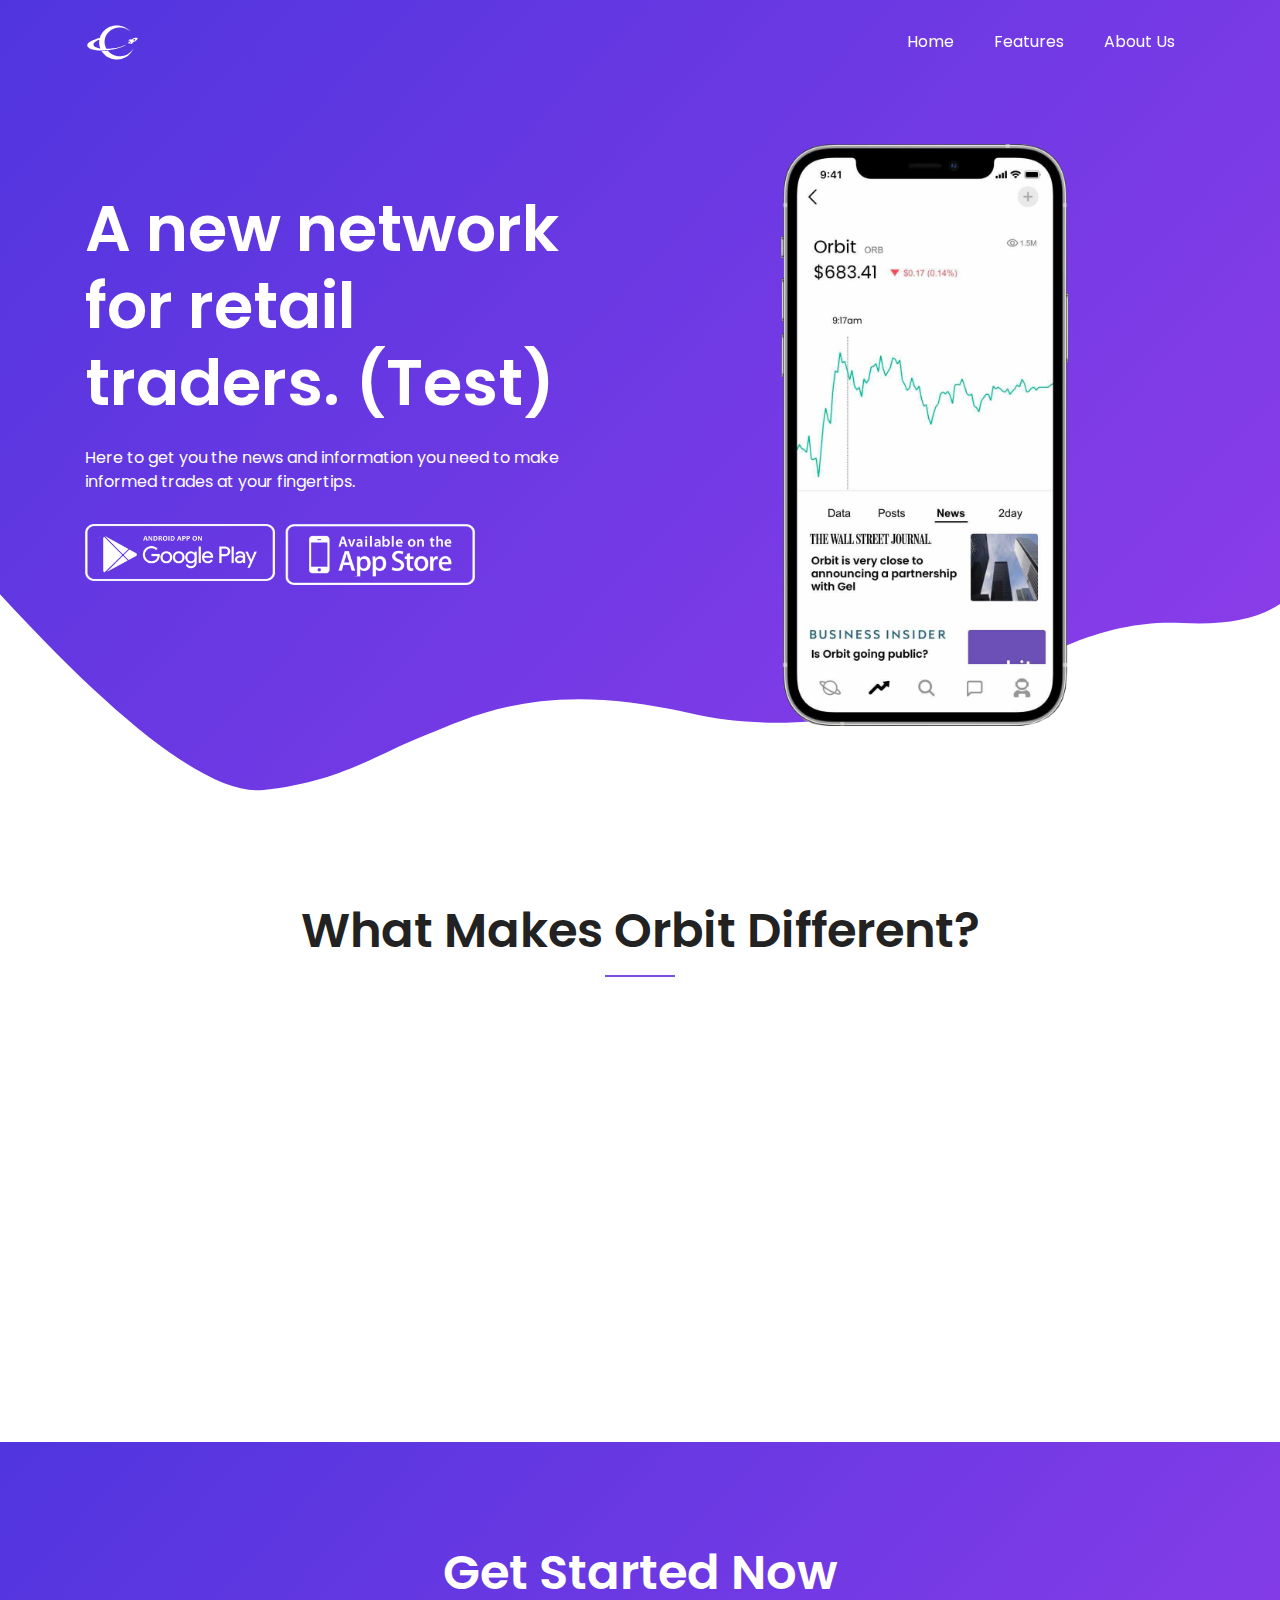
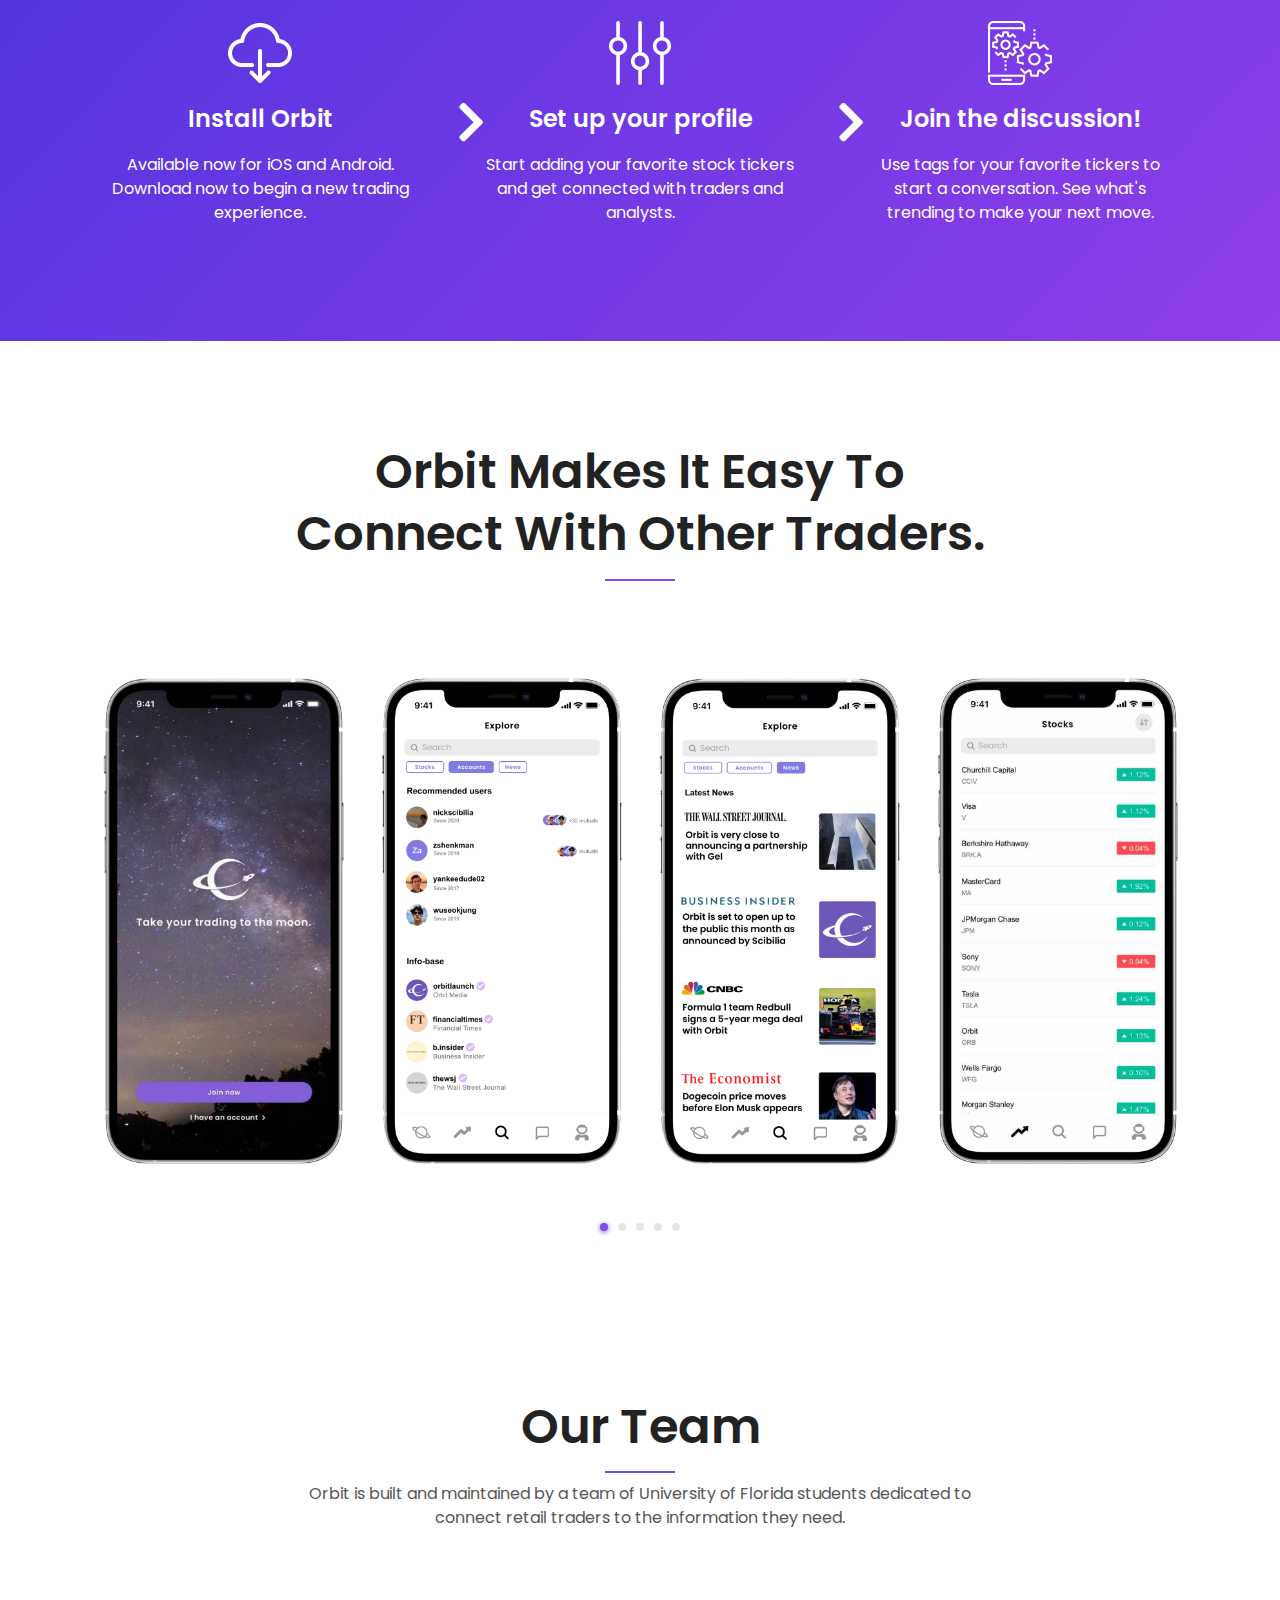
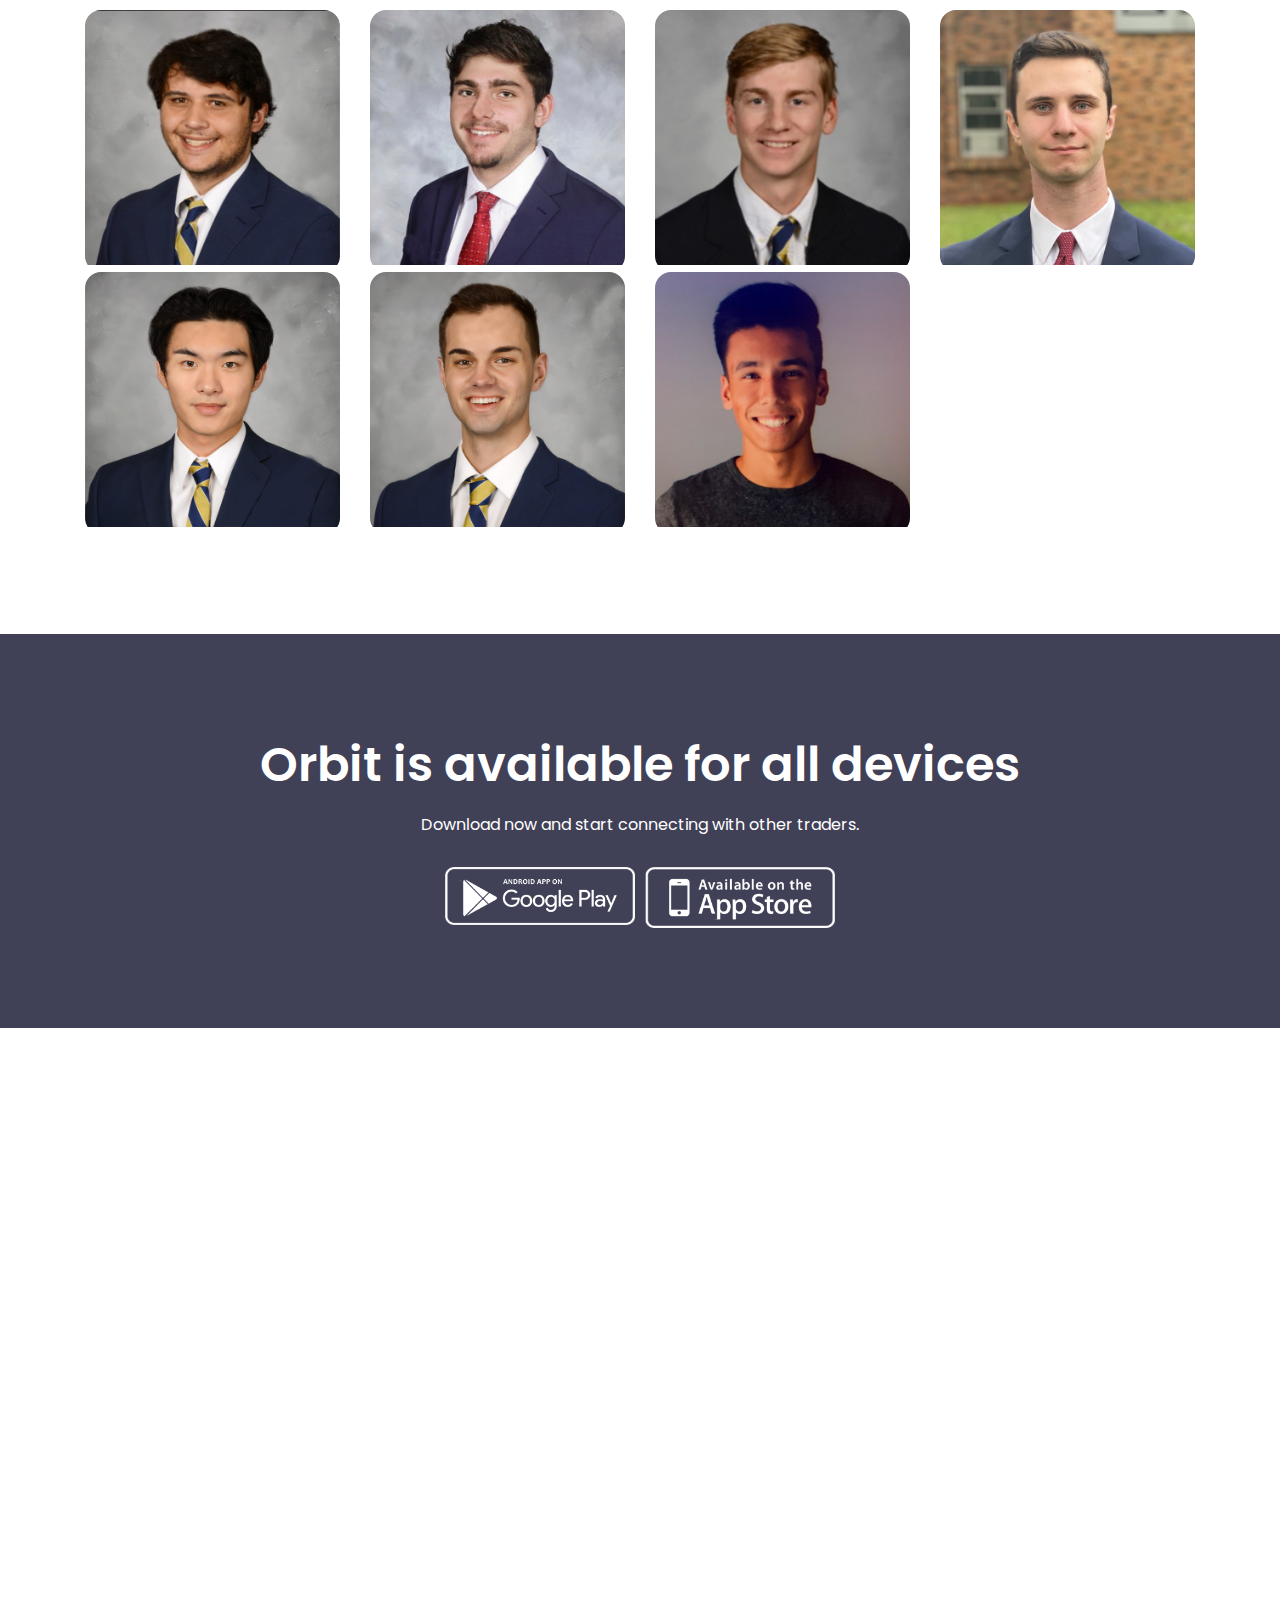
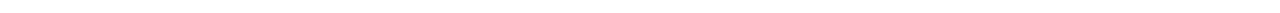
==== commit 92fae963: "Update index.html" ====
--- a/index.html
+++ b/index.html
@@ -73,7 +73,7 @@
                     <!-- Welcome Intro Start -->
                     <div class="col-12 col-md-7 col-lg-6">
                         <div class="welcome-intro">
-                            <h1 class="text-white">A new network for retail traders.</h1>
+                            <h1 class="text-white">A new network for retail traders. (Test)</h1>
                             <p class="text-white my-4">Here to get you the news and information you need to make informed trades at your fingertips.</p>
                             <!-- Store Buttons -->
                             <div class="button-group store-buttons d-flex">
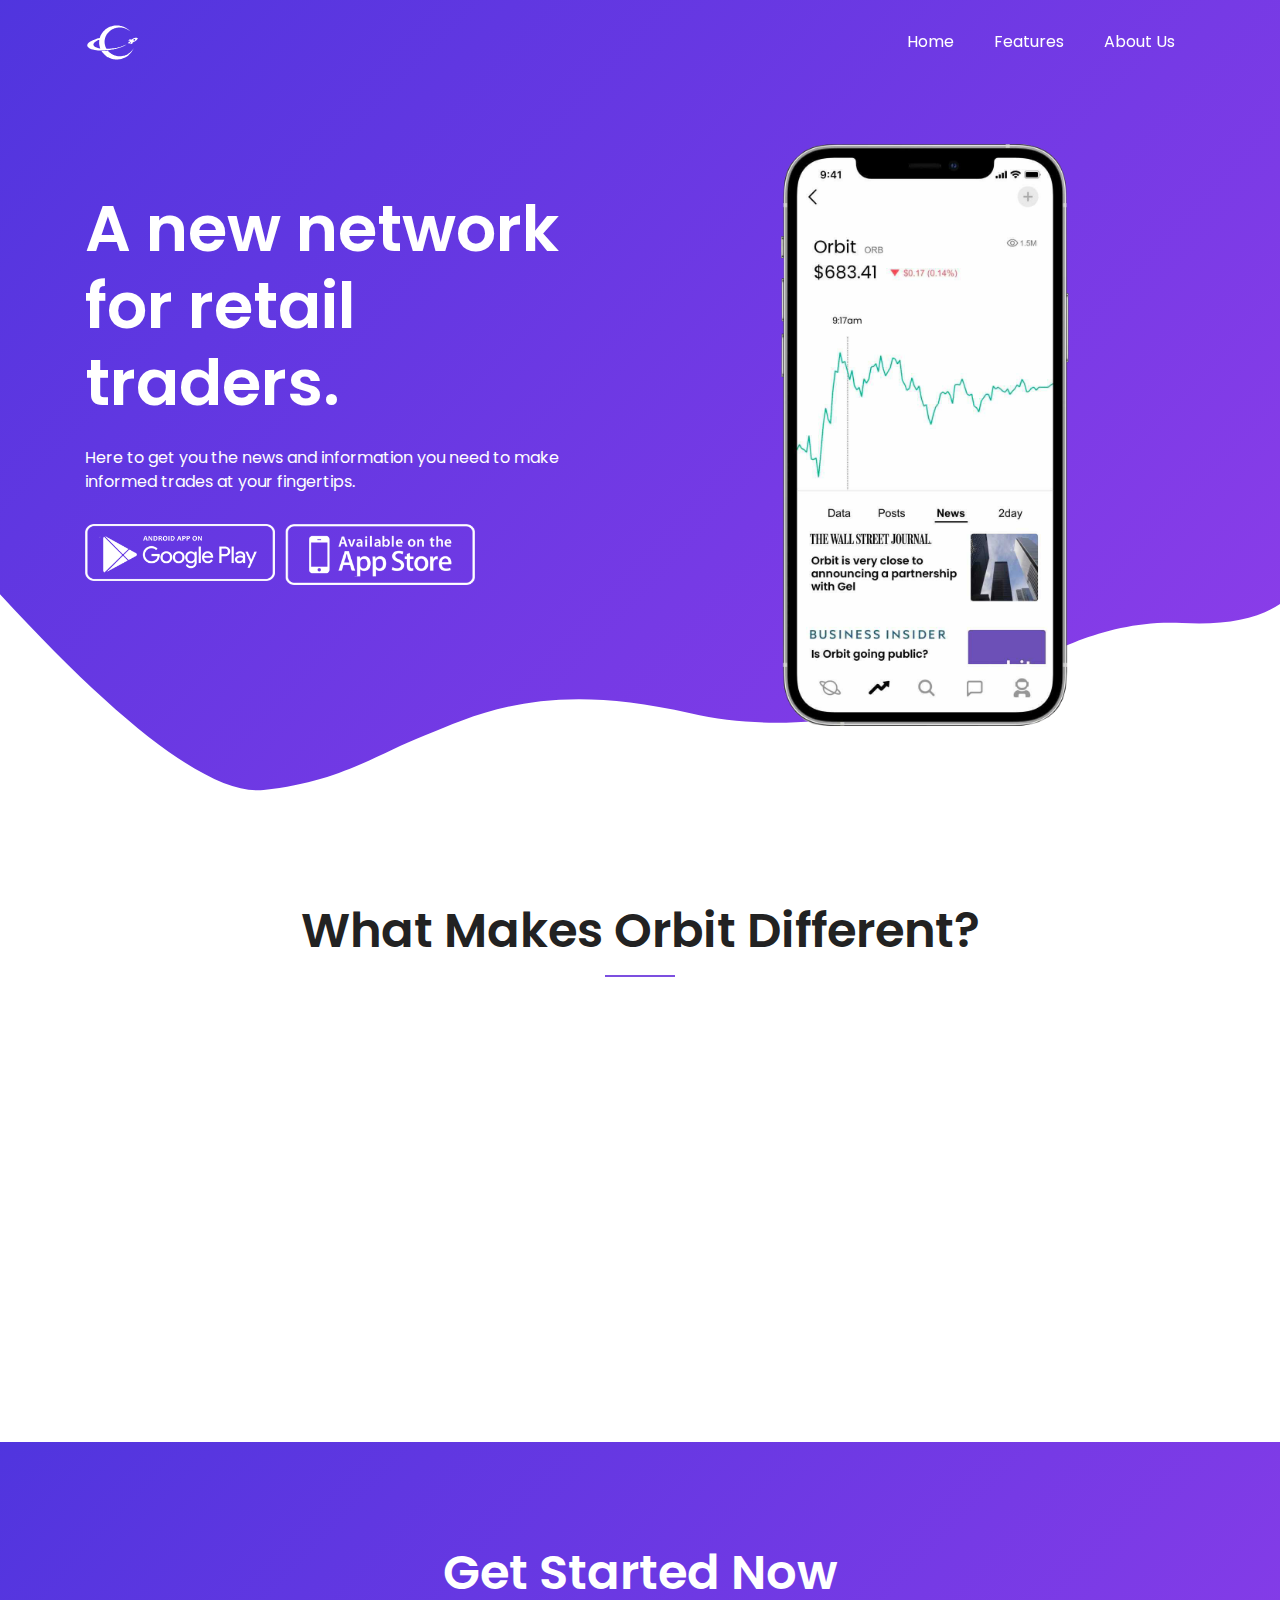
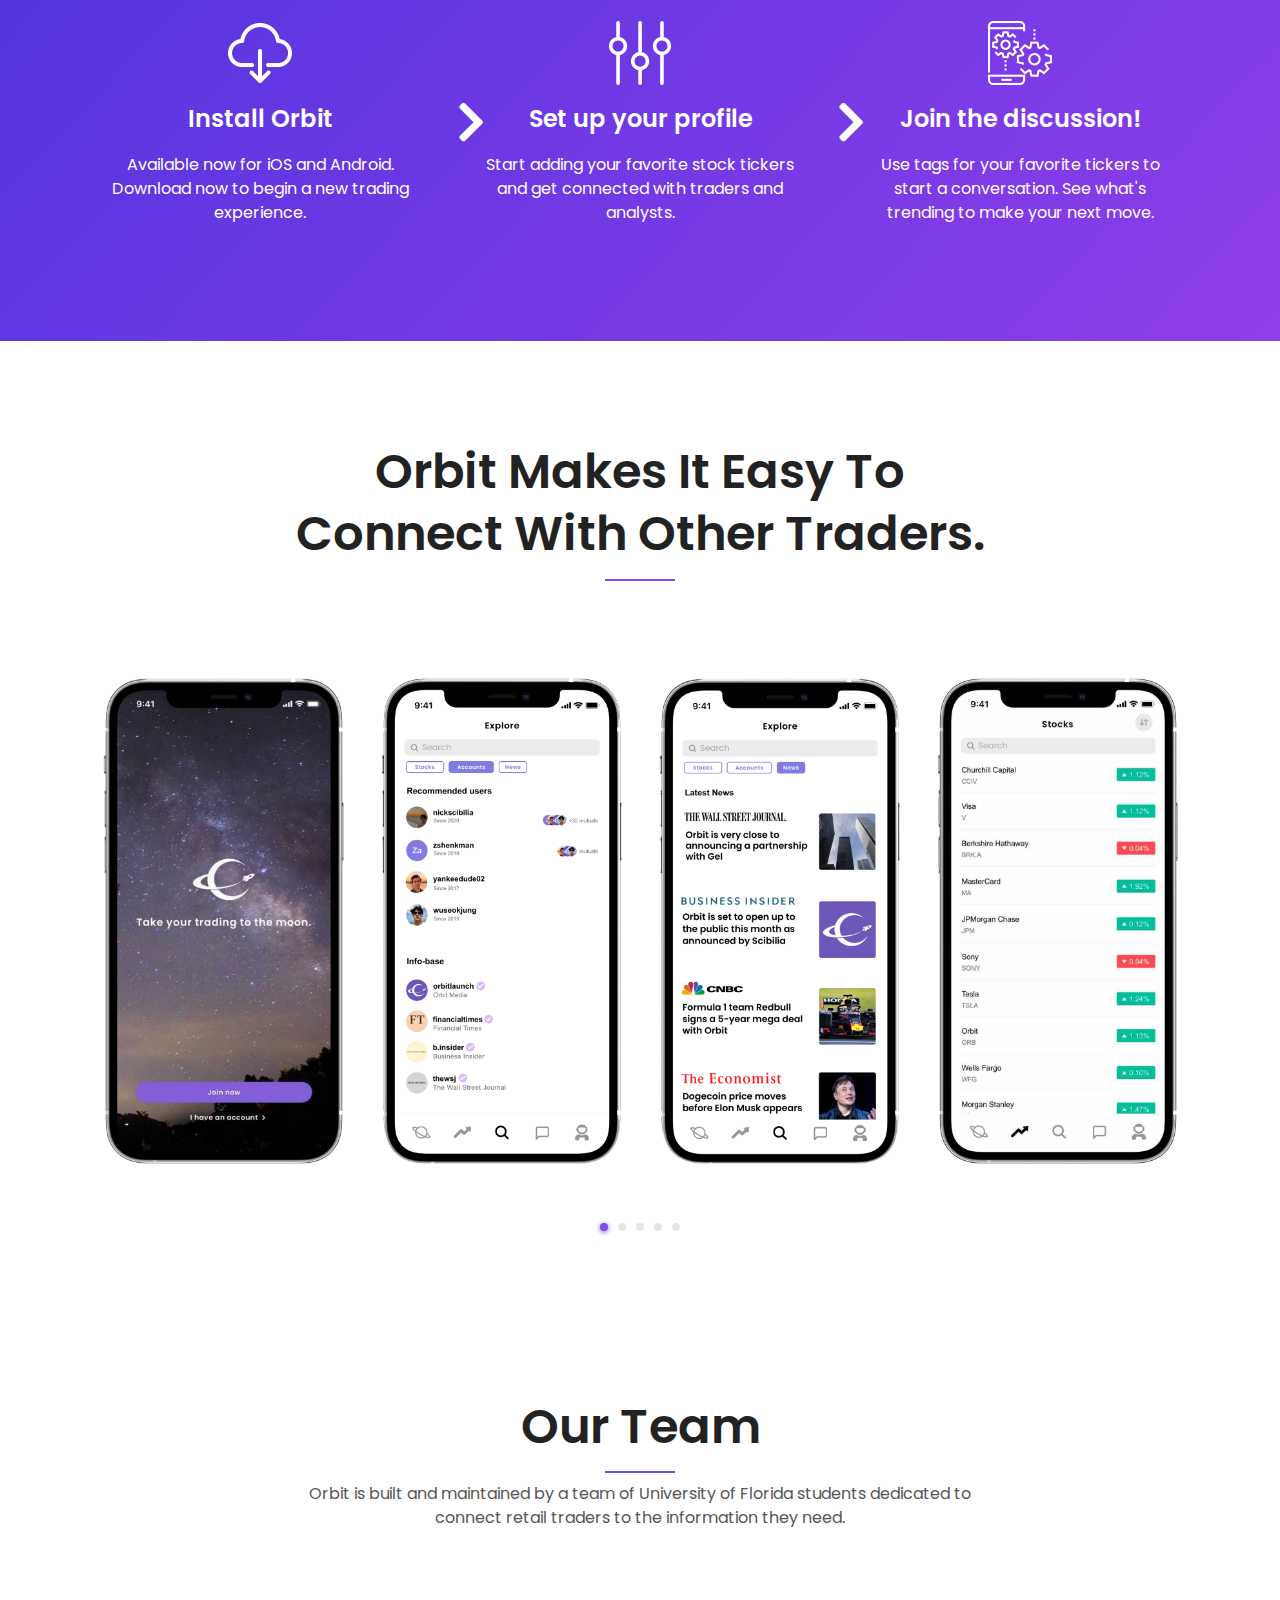
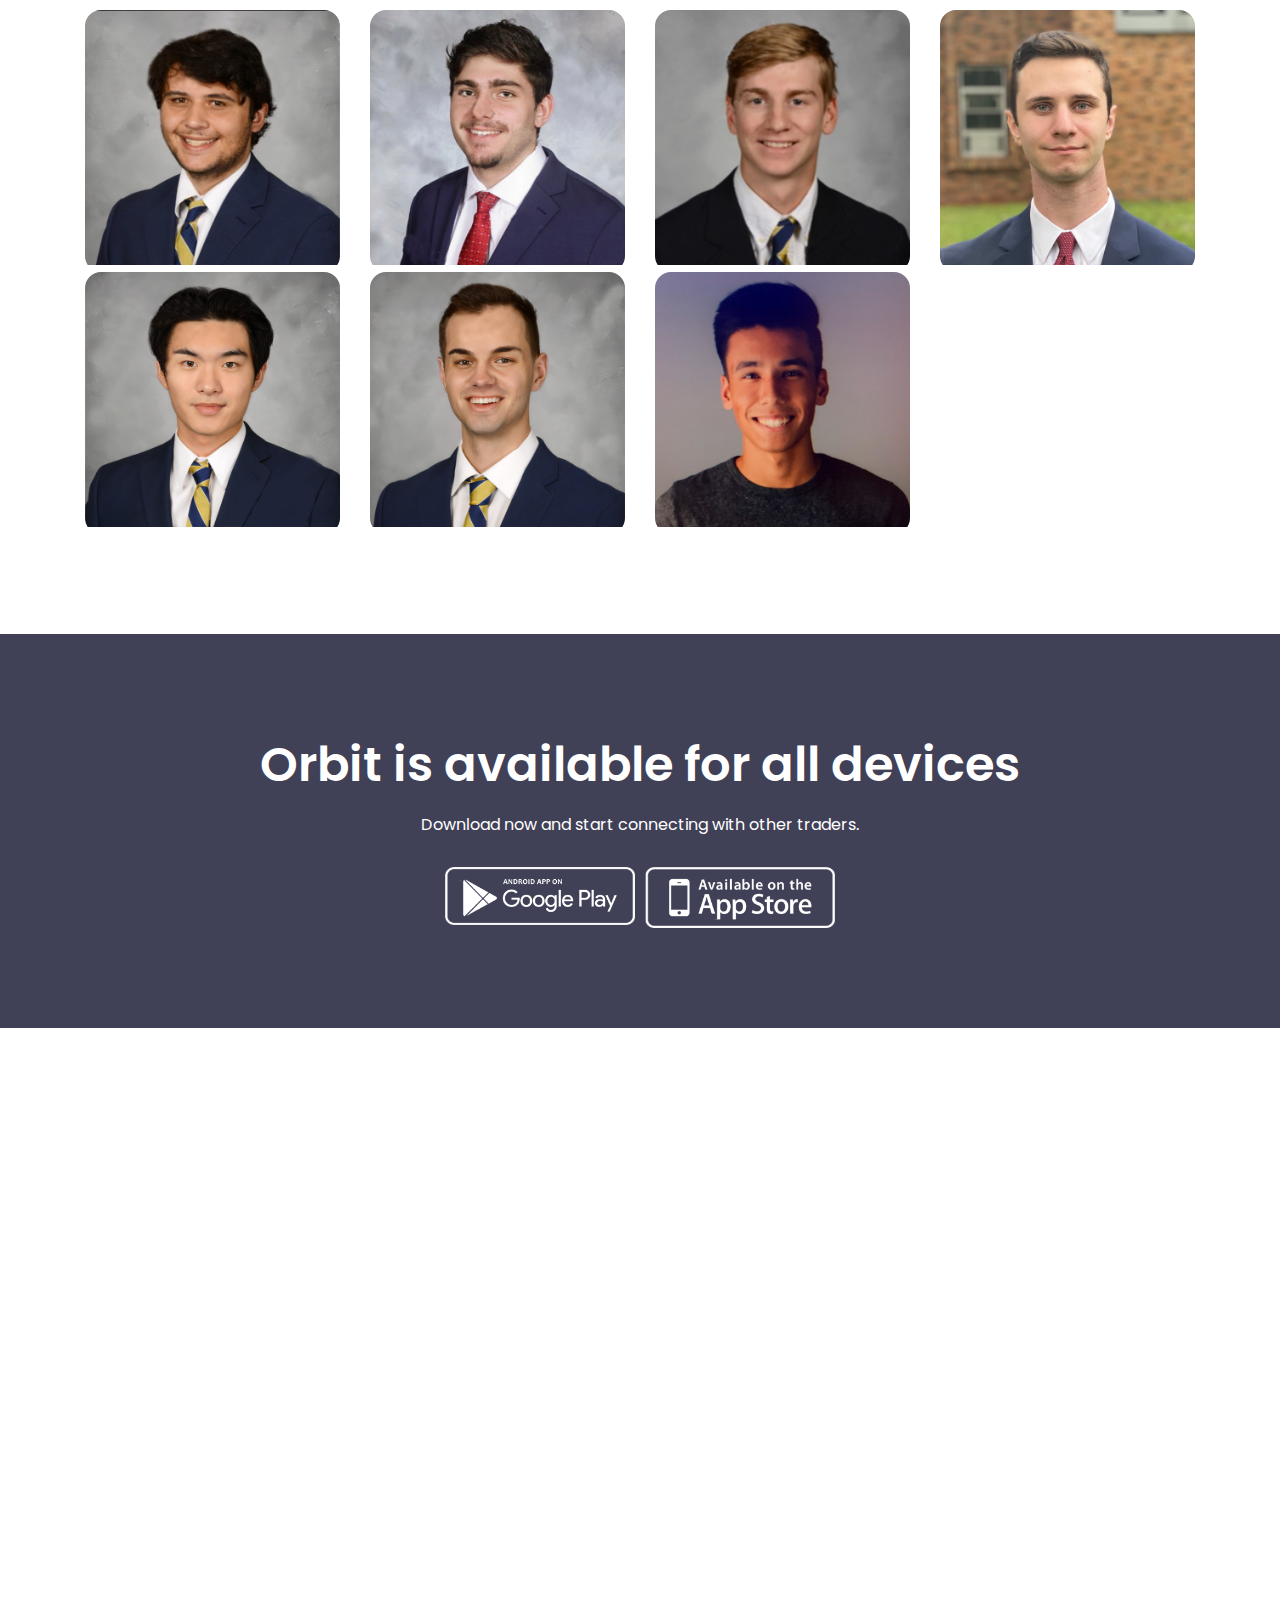
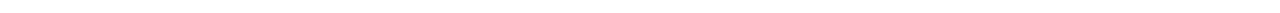
==== commit 1a7bb158: "img" ====
--- a/index.html
+++ b/index.html
@@ -73,7 +73,7 @@
                     <!-- Welcome Intro Start -->
                     <div class="col-12 col-md-7 col-lg-6">
                         <div class="welcome-intro">
-                            <h1 class="text-white">A new network for retail traders. (Test)</h1>
+                            <h1 class="text-white">A new network for retail traders.</h1>
                             <p class="text-white my-4">Here to get you the news and information you need to make informed trades at your fingertips.</p>
                             <!-- Store Buttons -->
                             <div class="button-group store-buttons d-flex">
@@ -262,7 +262,7 @@
                             </div>
                             <!-- Single Screenshot Item -->
                             <div class="single-screenshot">
-                                <img src="assets/img/screenshots/5.png" alt="">
+                                <img src="assets/img/screenshots/test.png" alt="">
                             </div>
                         </div>
                     </div>
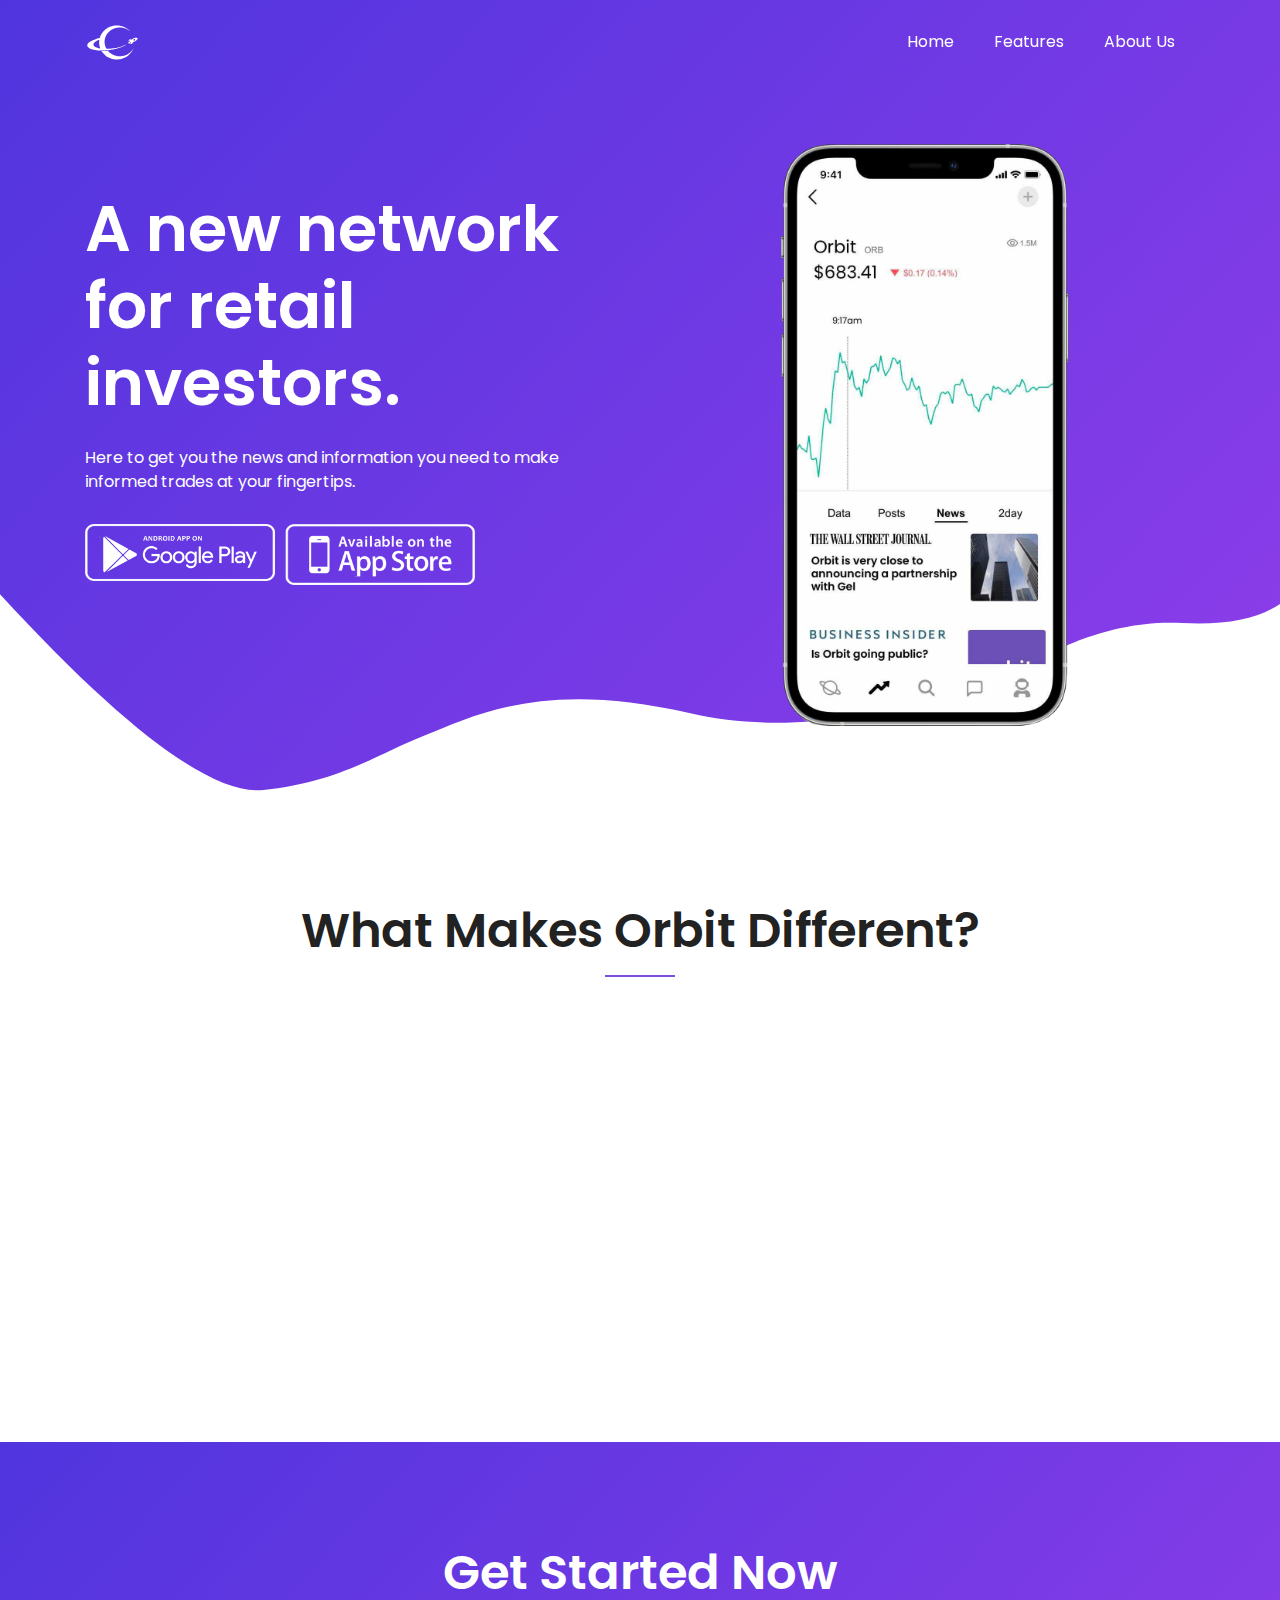
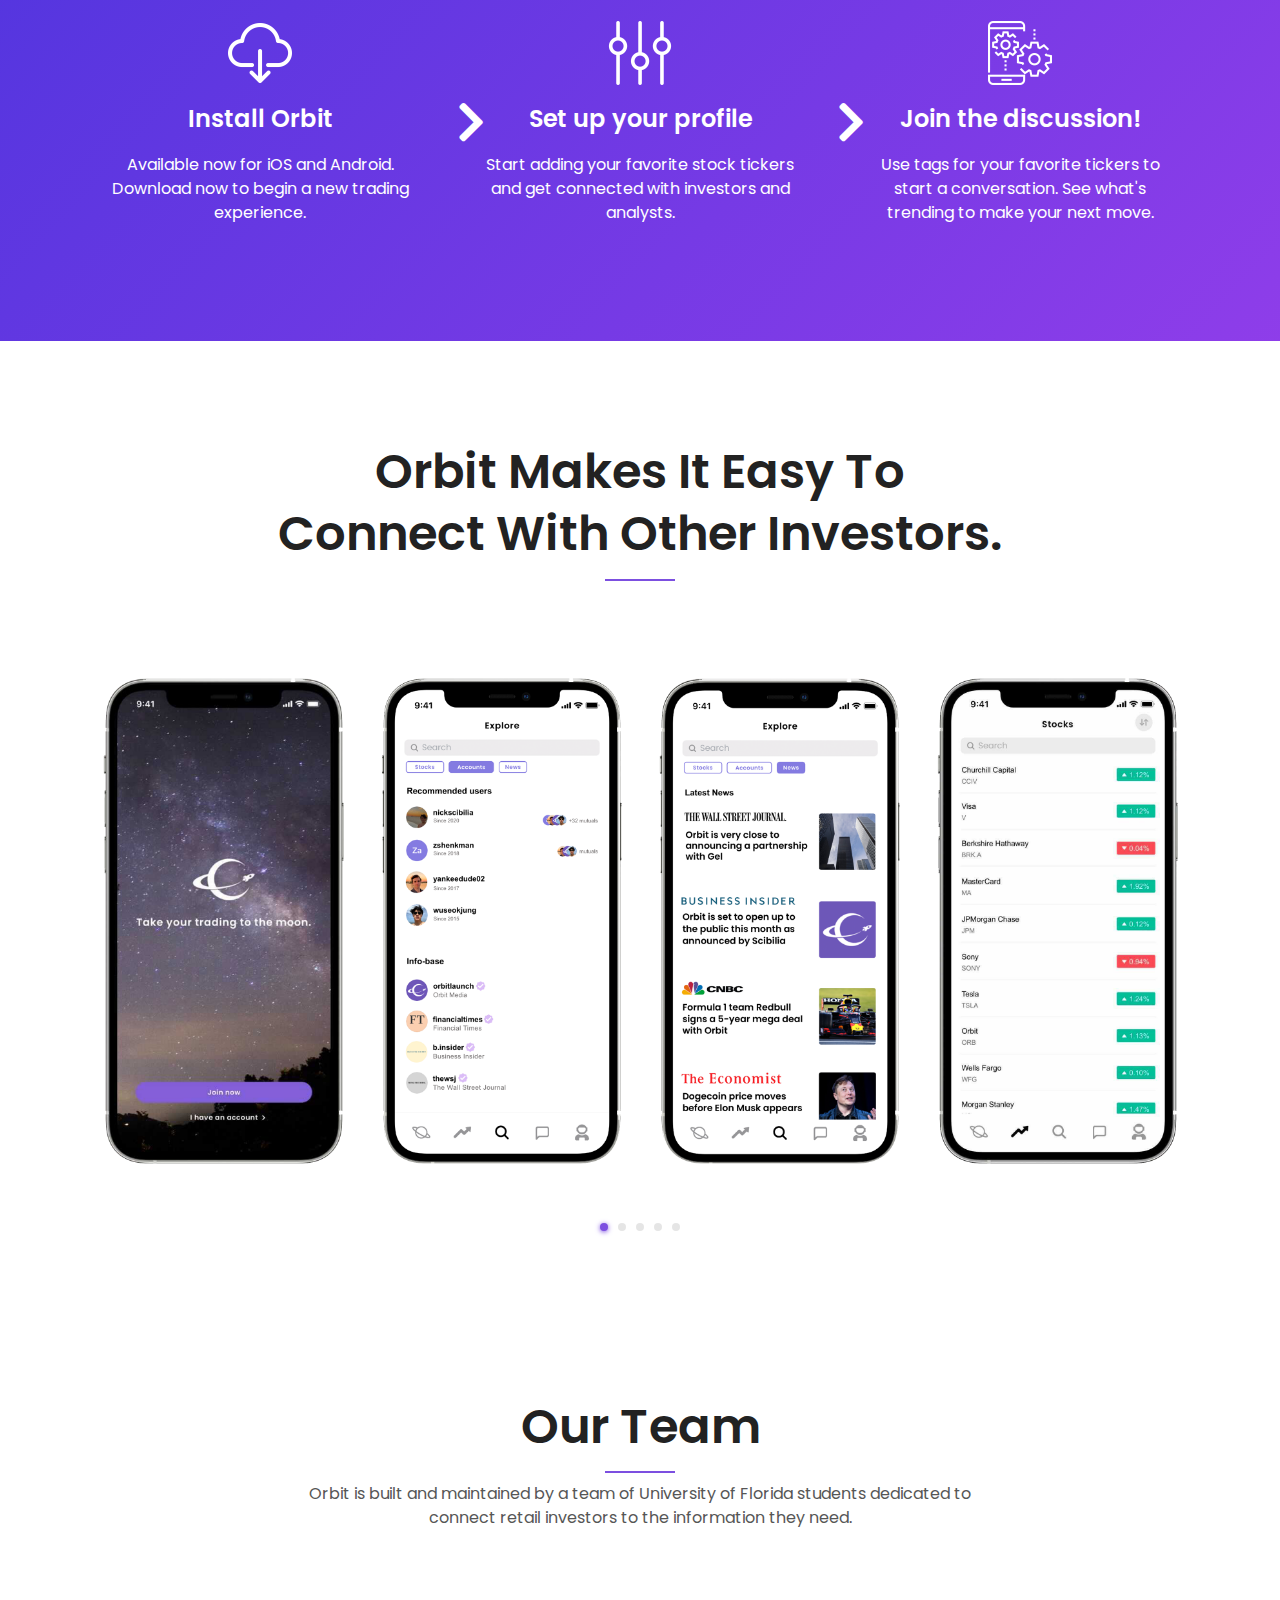
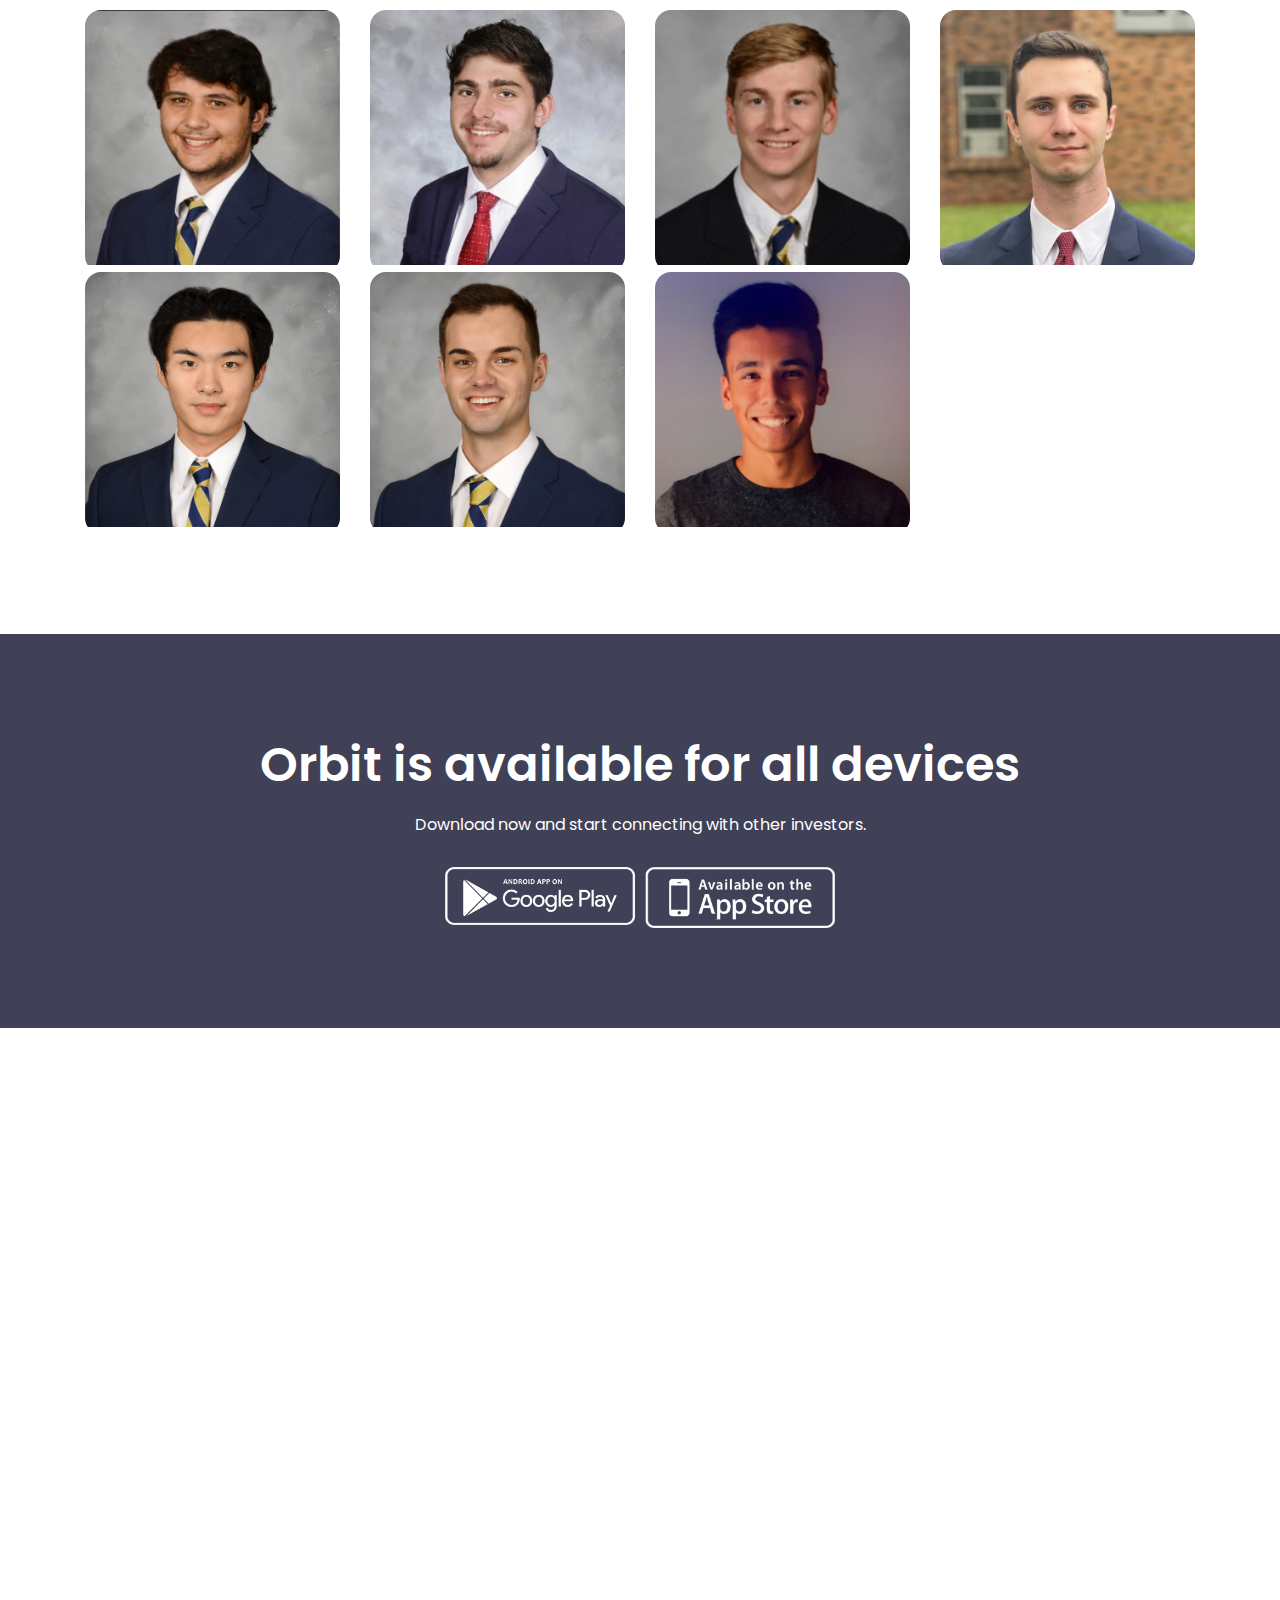
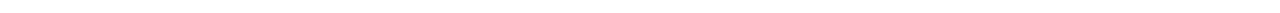
==== commit fb1cb4f9: "Update index.html" ====
--- a/index.html
+++ b/index.html
@@ -73,7 +73,7 @@
                     <!-- Welcome Intro Start -->
                     <div class="col-12 col-md-7 col-lg-6">
                         <div class="welcome-intro">
-                            <h1 class="text-white">A new network for retail traders.</h1>
+                            <h1 class="text-white">A new network for retail investors.</h1>
                             <p class="text-white my-4">Here to get you the news and information you need to make informed trades at your fingertips.</p>
                             <!-- Store Buttons -->
                             <div class="button-group store-buttons d-flex">
@@ -136,7 +136,7 @@
                             <!-- Icon Text -->
                             <div class="icon-text">
                                 <h3 class="mb-2">Stay Updated</h3>
-                                <p>Real time analysis from your favorite analysts and traders to help you execute on the market.</p>
+                                <p>Real time analysis from your favorite analysts and investors to help you execute on the market.</p>
                             </div>
                         </div>
                     </div>
@@ -150,7 +150,7 @@
                             <!-- Icon Text -->
                             <div class="icon-text">
                                 <h3 class="mb-2">Live Chat</h3>
-                                <p>Send news and information to your friends in real time. Join groups of like-minded traders to talk about your next play.</p>
+                                <p>Send news and information to your friends in real time. Join groups of like-minded investors to talk about your next play.</p>
                             </div>
                         </div>
                     </div>
@@ -208,7 +208,7 @@
                                 <img class="avatar-md" src="assets/img/icon/work/settings.png" alt="">
                             </div>
                             <h3 class="text-white py-3">Set up your profile</h3>
-                            <p class="text-white">Start adding your favorite stock tickers and get connected with traders and analysts.</p>
+                            <p class="text-white">Start adding your favorite stock tickers and get connected with investors and analysts.</p>
                         </div>
                     </div>
                     <div class="col-12 col-md-4">
@@ -235,7 +235,7 @@
                         <!-- Section Heading -->
                         <div class="section-heading text-center">
 
-                            <h2 class="text-capitalize">Orbit makes it easy to connect with other traders.</h2>
+                            <h2 class="text-capitalize">Orbit makes it easy to connect with other investors.</h2>
 
                         </div>
                     </div>
@@ -280,7 +280,7 @@
                         <!-- Section Heading -->
                         <div class="section-heading text-center">
                             <h2 class="text-capitalize">Our Team</h2>
-                            <p class="d-none d-sm-block mt-4">Orbit is built and maintained by a team of University of Florida students dedicated to connect retail traders to the information they need.</p>
+                            <p class="d-none d-sm-block mt-4">Orbit is built and maintained by a team of University of Florida students dedicated to connect retail investors to the information they need.</p>
                         </div>
                     </div>
                 </div>
@@ -357,7 +357,7 @@
                                 <!-- Team Overlay -->
                                 <div class="team-overlay">
                                     <h4 class="team-name text-white">Zach Shenkman</h4>
-                                    <h6 class="team-post text-white mt-2 mb-3">Head of Development</h6>
+                                    <h6 class="team-post text-white mt-2 mb-3">Chief Technology Officer</h6>
                                     <!-- Team Icons -->
                                     <div class="team-icons">
                                         <a class="p-2" href="#"><i class="fab fa-facebook-f"></i></a>
@@ -383,7 +383,7 @@
                                 <!-- Team Overlay -->
                                 <div class="team-overlay">
                                     <h4 class="team-name text-white">Wuseok Jung</h4>
-                                    <h6 class="team-post text-white mt-2 mb-3">Head of User Experience</h6>
+                                    <h6 class="team-post text-white mt-2 mb-3">Head of Product Design</h6>
                                     <!-- Team Icons -->
                                     <div class="team-icons">
                                         <a class="p-2" href="#"><i class="fab fa-facebook-f"></i></a>
@@ -456,7 +456,7 @@
                         <!-- Download Text -->
                         <div class="download-text text-center">
                             <h2 class="text-white">Orbit is available for all devices</h2>
-                            <p class="text-white my-3 d-none d-sm-block">Download now and start connecting with other traders.</p>
+                            <p class="text-white my-3 d-none d-sm-block">Download now and start connecting with other investors.</p>
 
                             <!-- Store Buttons -->
                             <div class="button-group store-buttons d-flex justify-content-center">
@@ -492,7 +492,7 @@
                             <div class="footer-items">
                                 <!-- Logo -->
                                 <a class="navbar-brand" href="#">
-                                    <img class="logo" src="assets/img/logo/footer.svg" alt="">
+                                    <img class="logo" src="assets/img/logo/footer.svg" alt="" width="200">
                                 </a>
                                 <p class="mt-2 mb-3"></p>
                                 <!-- Social Icons -->
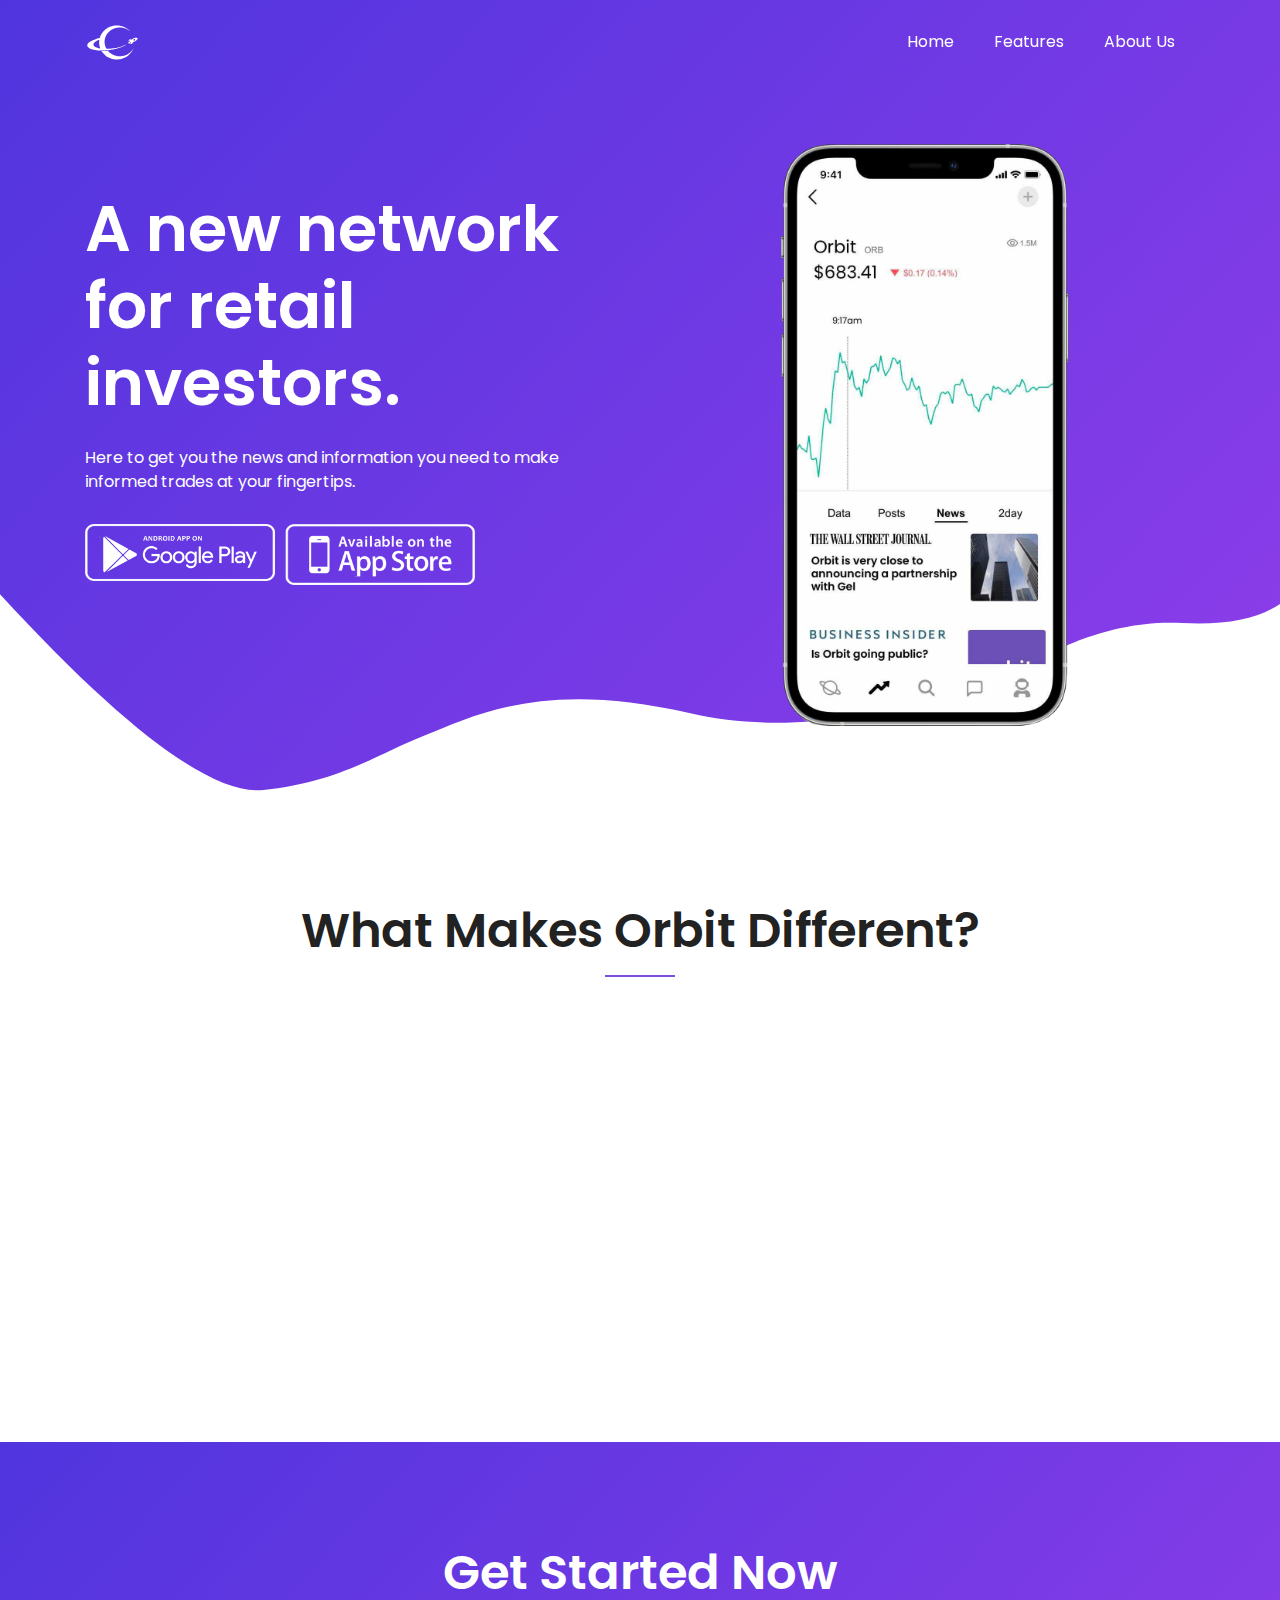
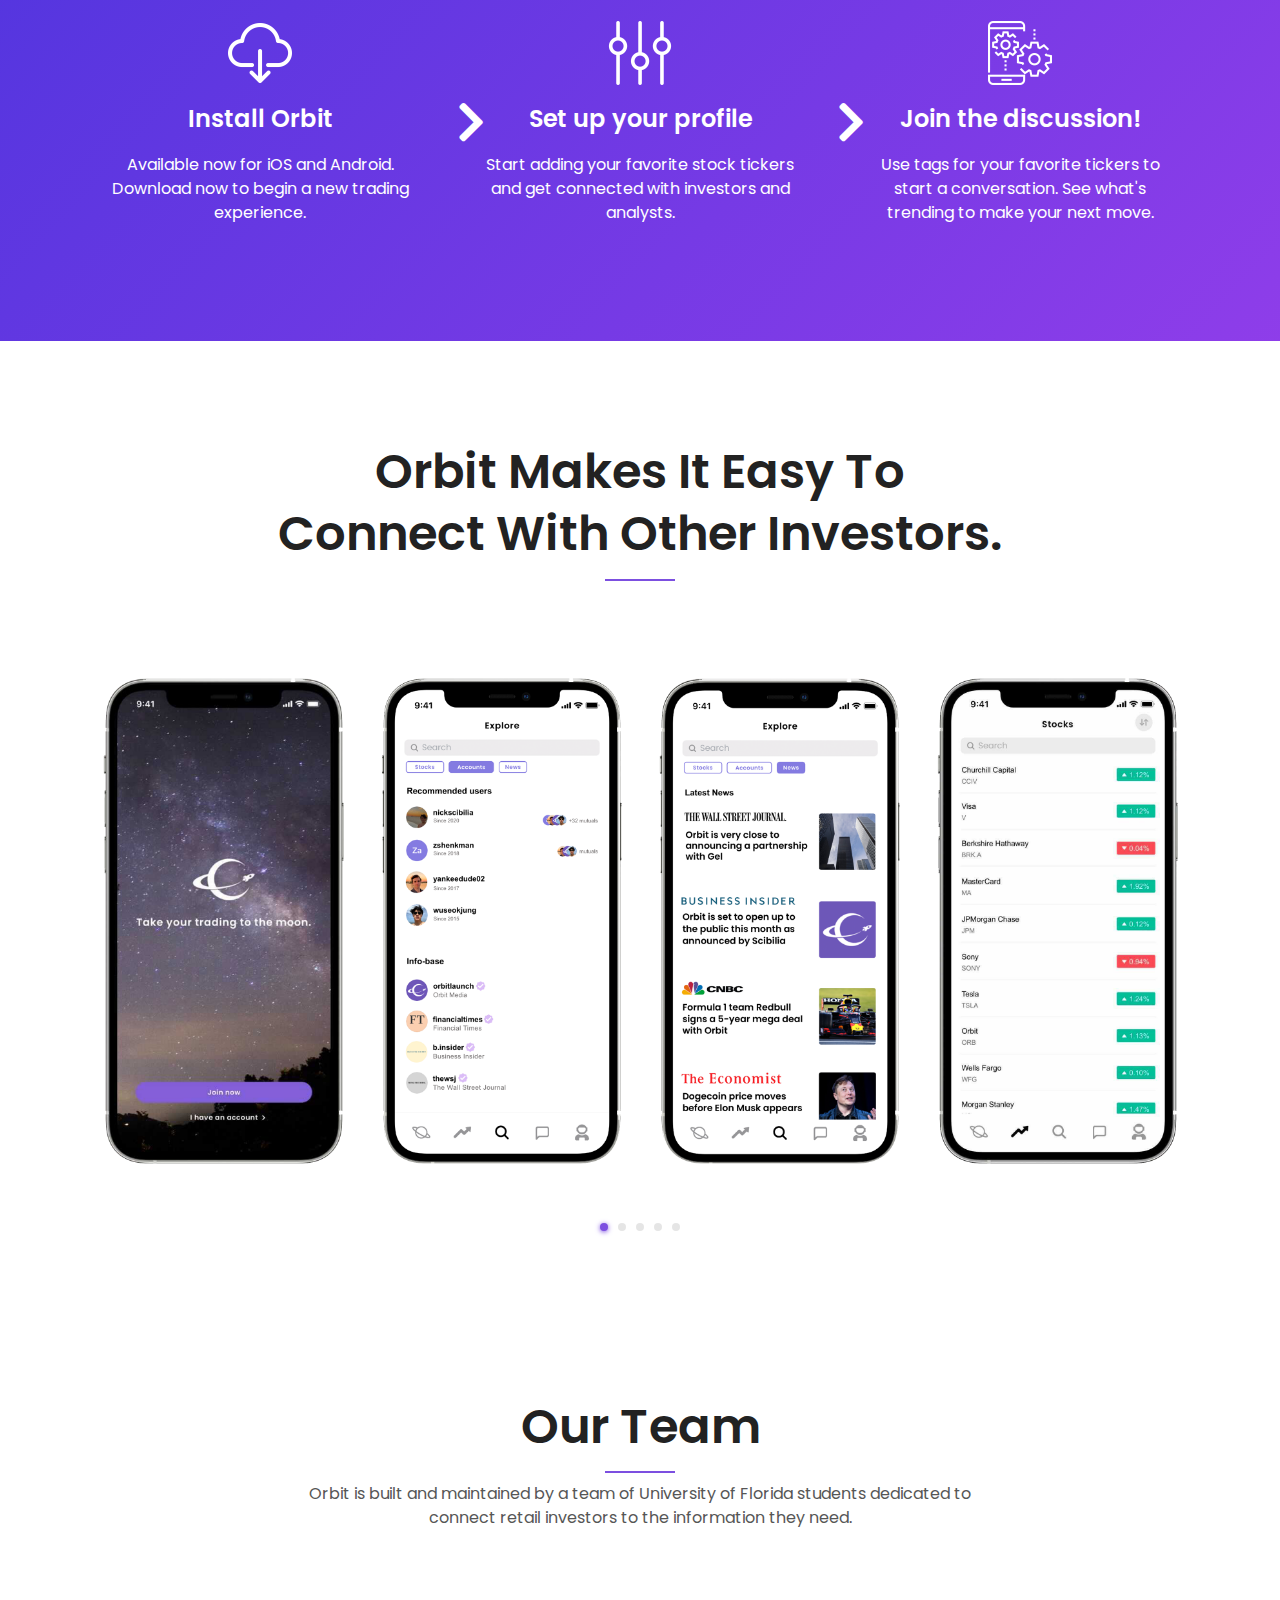
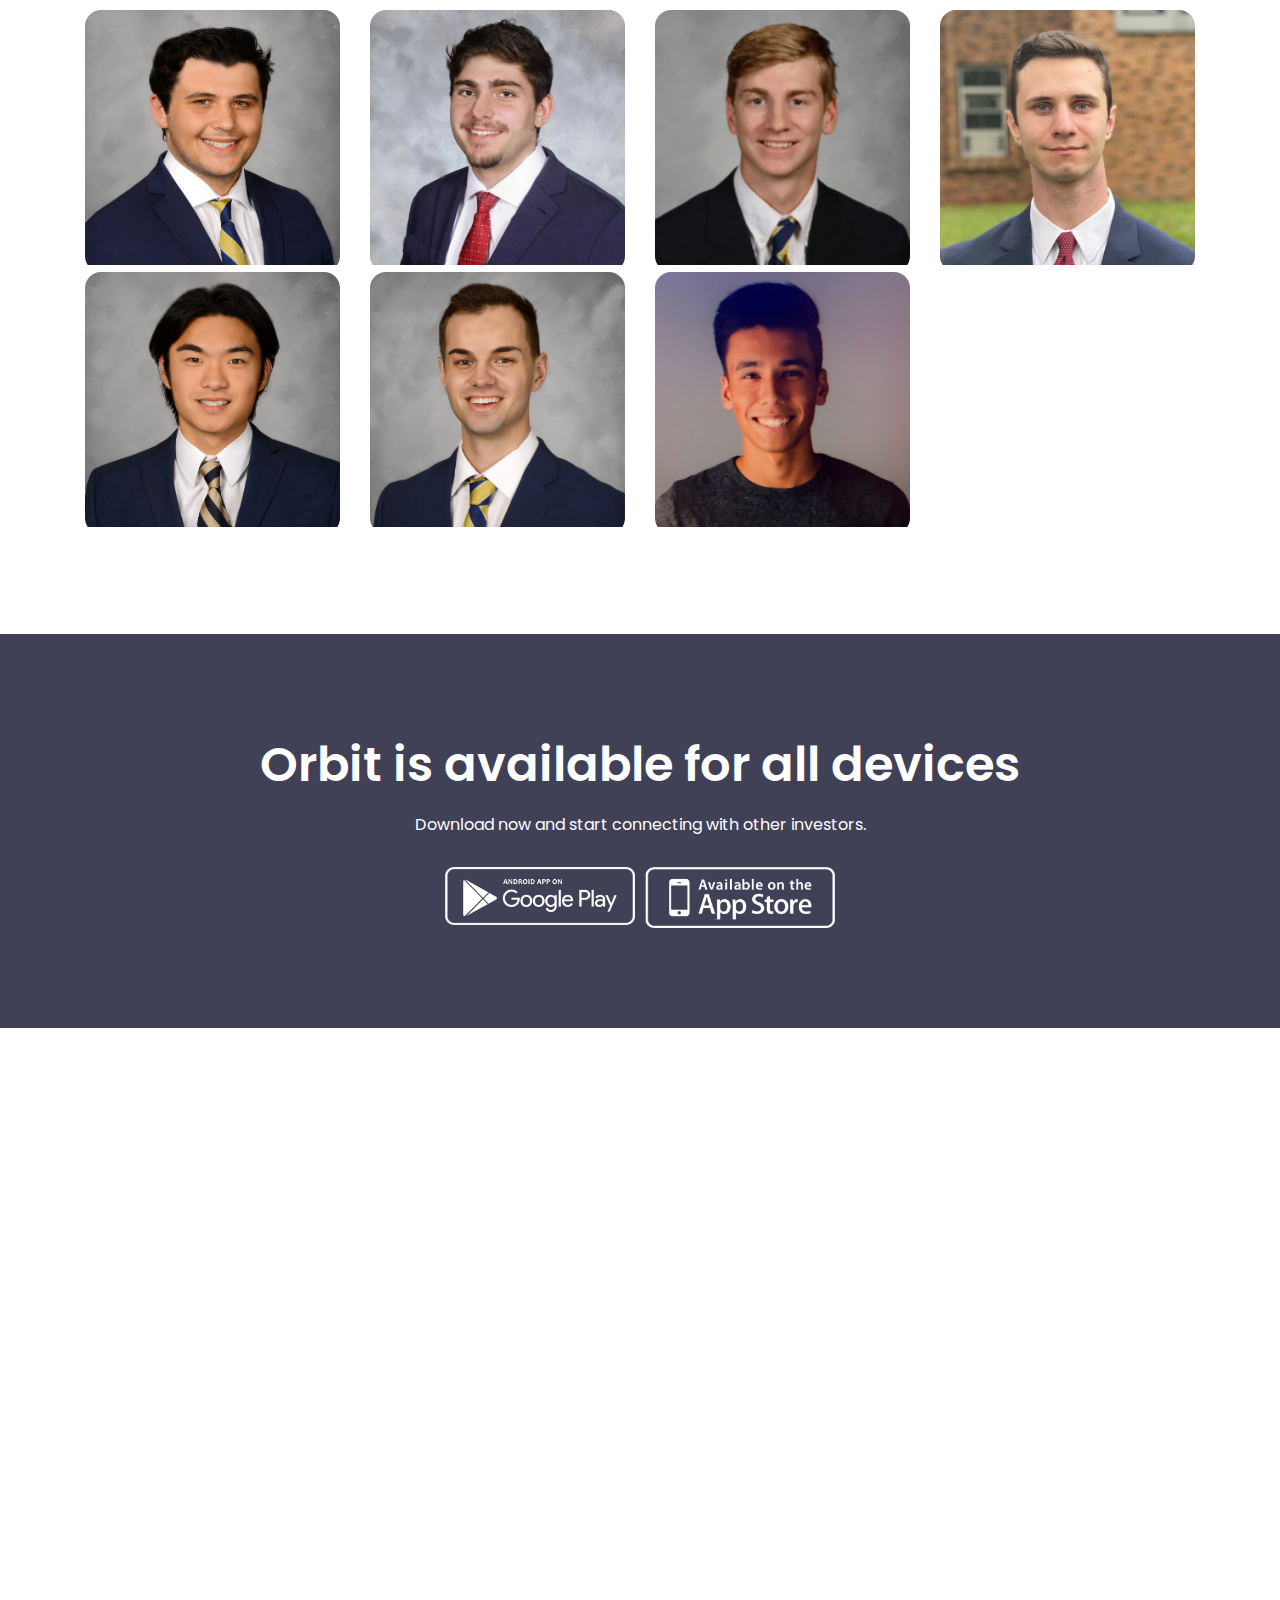
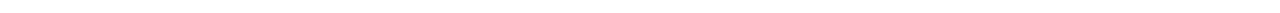
==== commit 8df81221: "updated headshots" ====
--- a/index.html
+++ b/index.html
@@ -290,7 +290,7 @@
                         <div class="single-team text-center overflow-hidden m-2 m-lg-0">
                             <!-- Team Thumb -->
                             <div class="team-thumb d-inline-block position-relative overflow-hidden">
-                                <img src="assets/img/avatar/avatar-1.png" alt="">
+                                <img src="assets/img/avatar/avatar-1.jpg" alt="">
                                 <!-- Team Overlay -->
                                 <div class="team-overlay">
                                     <h4 class="team-name text-white">Nick Scibilia</h4>
@@ -379,7 +379,7 @@
                         <div class="single-team text-center overflow-hidden m-2 m-lg-0">
                             <!-- Team Thumb -->
                             <div class="team-thumb d-inline-block position-relative overflow-hidden">
-                                <img src="assets/img/avatar/avatar-6.png" alt="">
+                                <img src="assets/img/avatar/avatar-6.jpg" alt="">
                                 <!-- Team Overlay -->
                                 <div class="team-overlay">
                                     <h4 class="team-name text-white">Wuseok Jung</h4>
